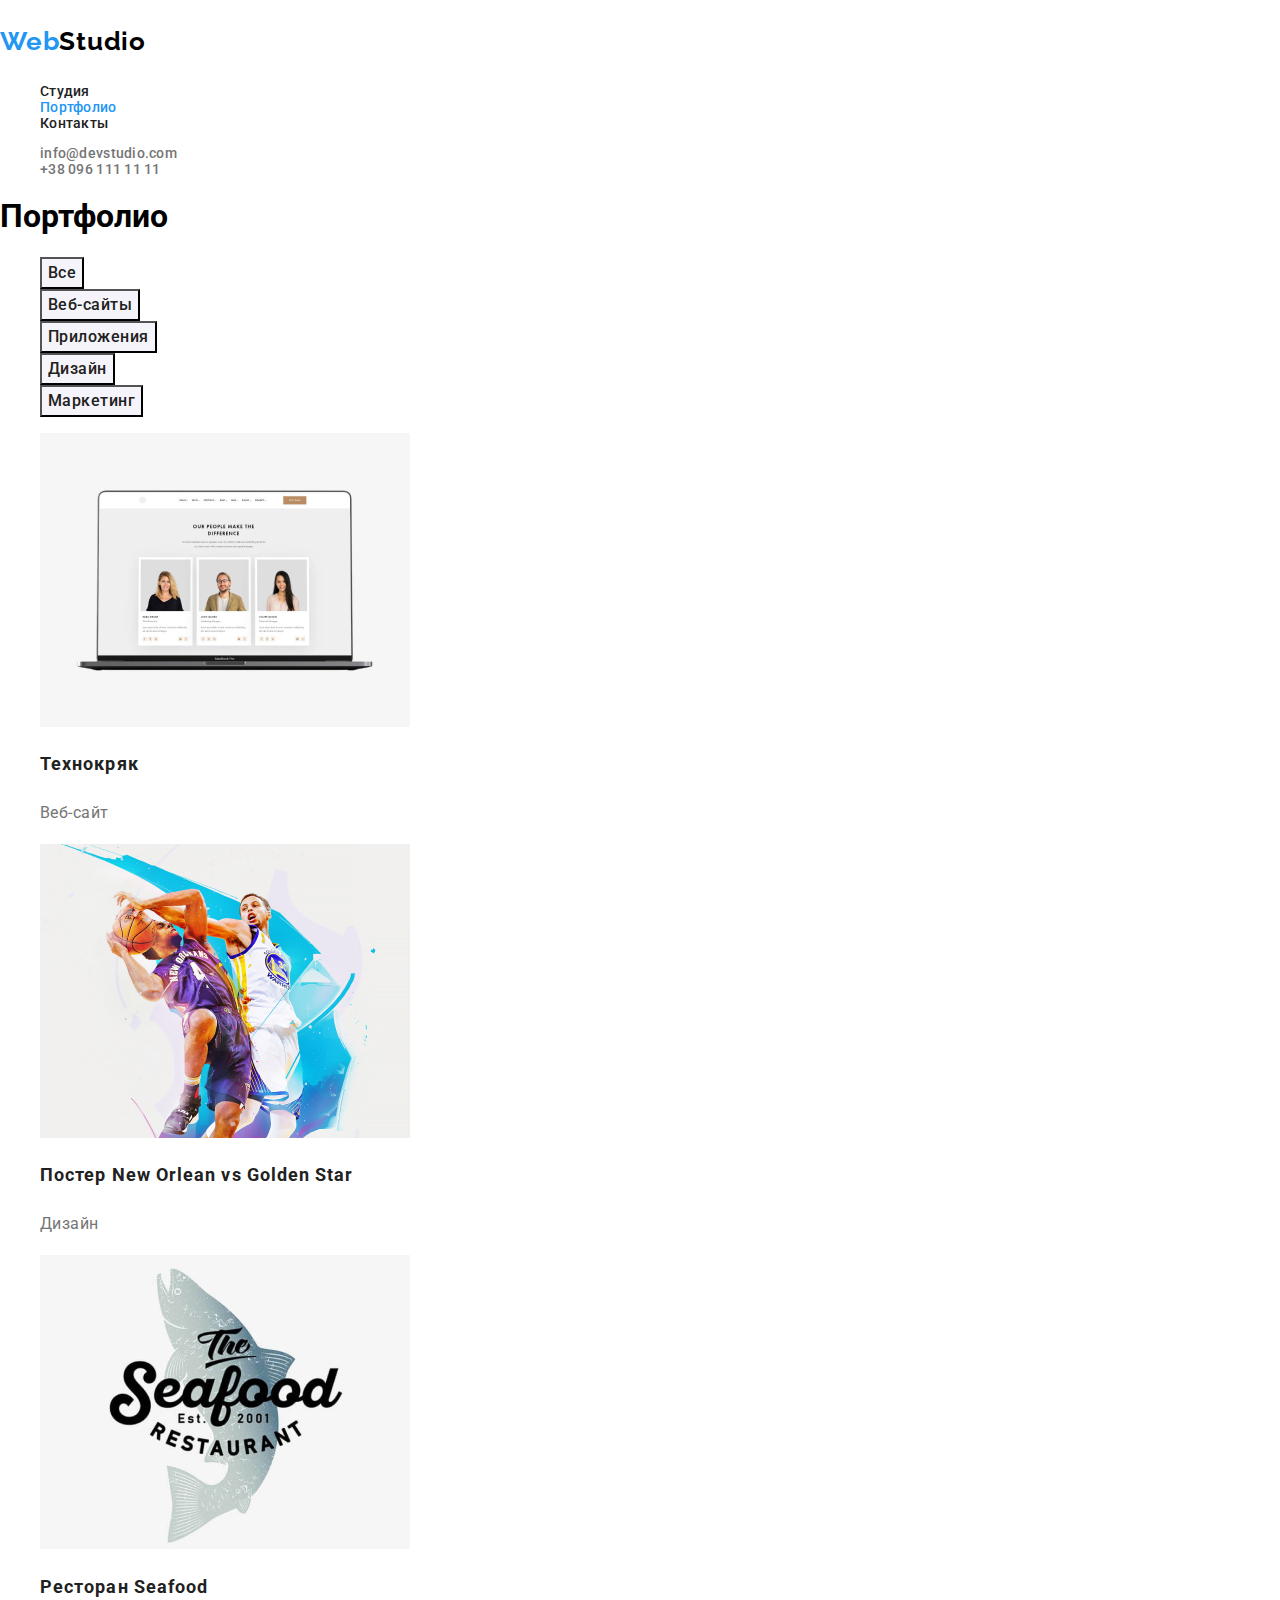
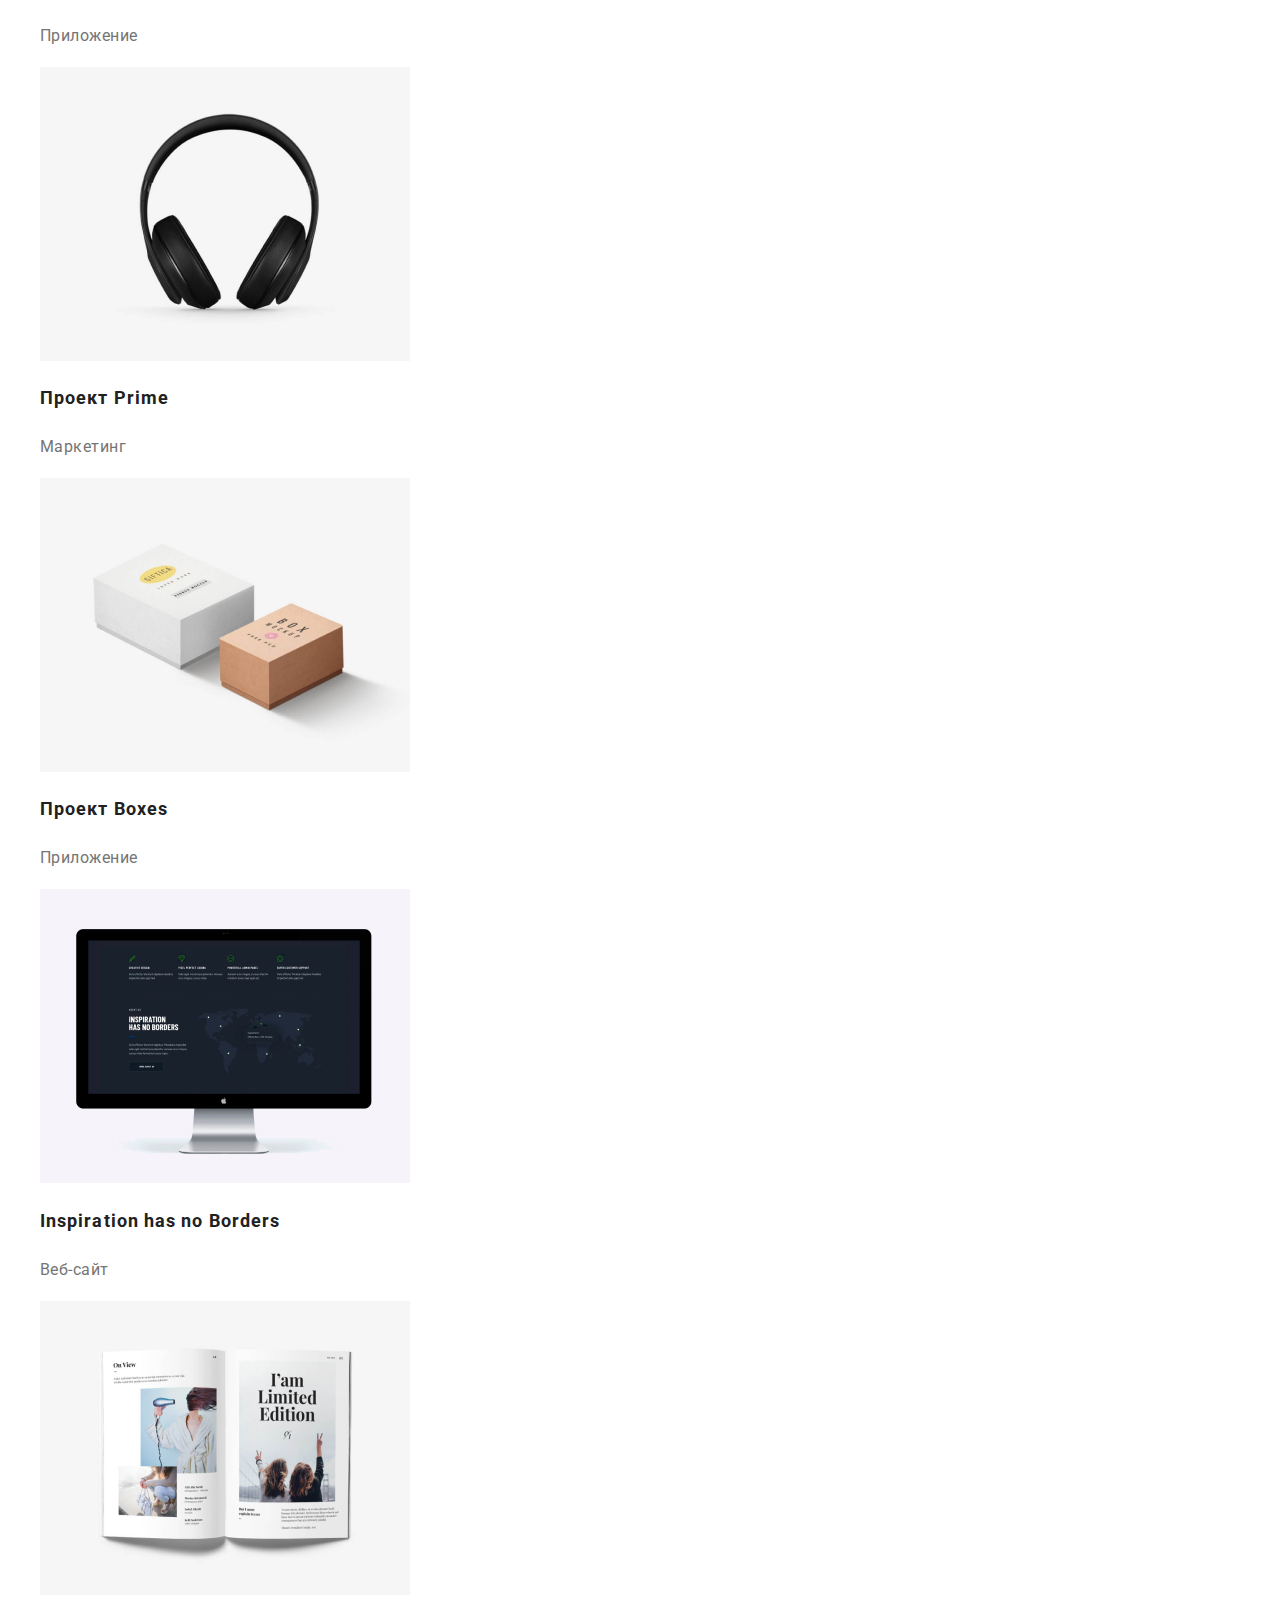
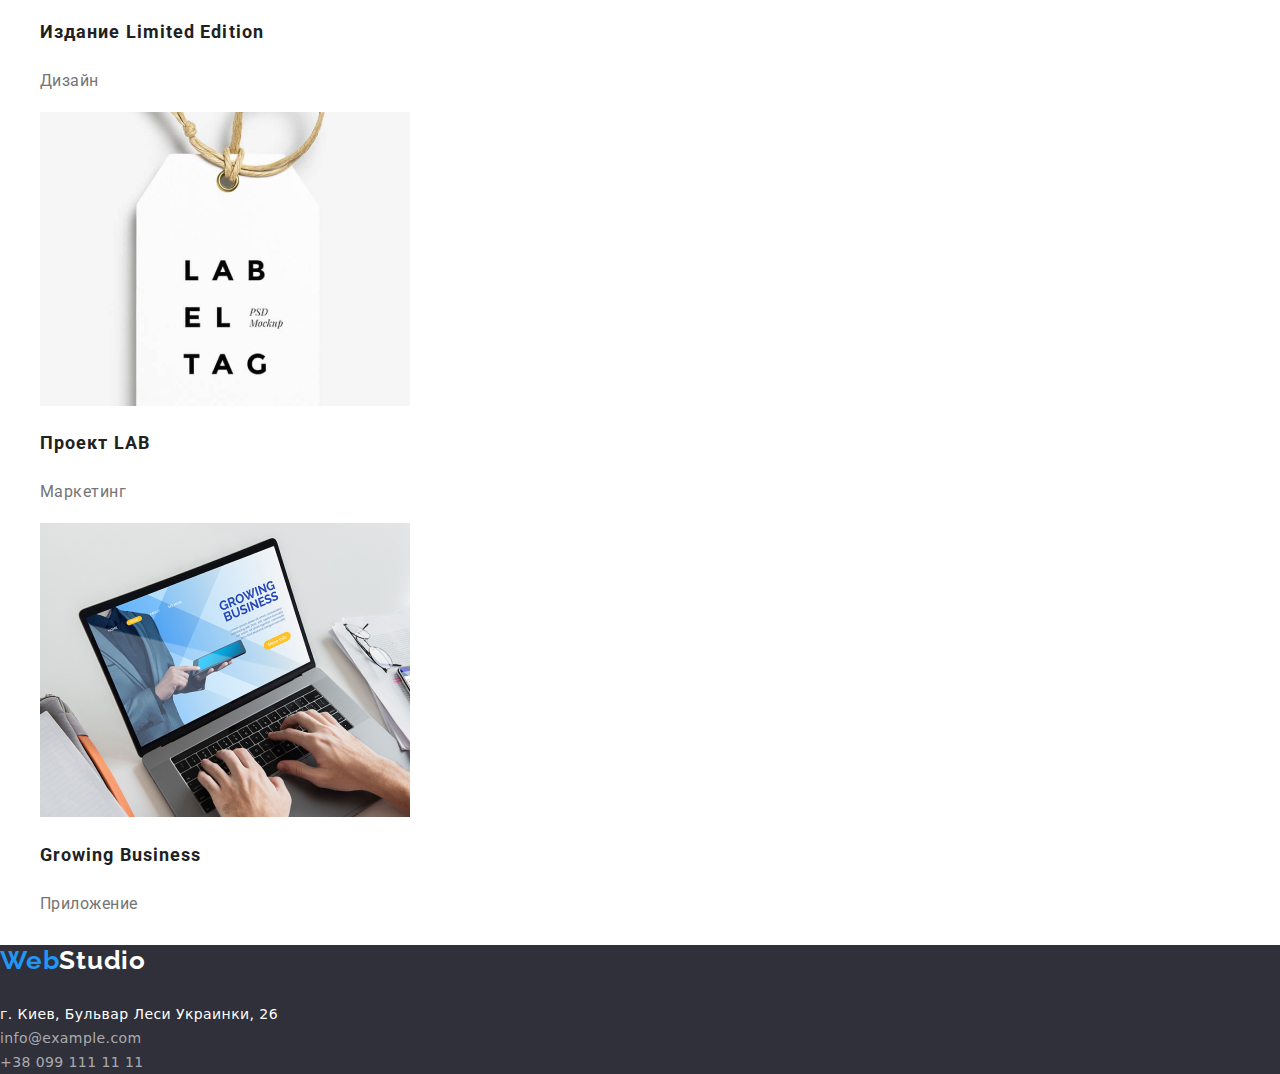
==== portfolio.html @ c192c614 "create" ====
<!DOCTYPE html>
<!--goit-markup-hw-03 DENYS TYMOFIEIEV-->
<!--Страница Портфолио-->
<html lang="ru">
  <head>
    <meta charset="UTF-8" />
    <meta name="viewport" content="width=device-width, initial-scale=1.0" />
    <title>Портфолио</title>
    <!--Connect stylesheet file-->
    <link rel="stylesheet" href="./css/modern-normalize.css" />
    <link rel="stylesheet" href="./css/styles.css" />
    <link
      href="https://fonts.googleapis.com/css2?family=Raleway:wght@400;500;700&family=Roboto:wght@400;500;700;900&display=swap"
      rel="stylesheet"
    />
  </head>
  <body>
    <header>
      <!-- Main navigation block -->
      <nav>
        <!--Logo links in the header-->
        <a href="./">
          <p class="logo-portfolio">
            <span class="logo-blue">Web</span
            ><span class="logo-black">Studio</span>
          </p>
        </a>
        <!--Navigation list links in header-->
        <ul>
          <li class="list"><a href="./">Студия</a></li>
          <li class="list">
            <a class="active-link" href="./portfolio.html">Портфолио</a>
          </li>
          <li class="list"><a href="">Контакты</a></li>
        </ul>
      </nav>
      <!--Contacts links list in the header-->
      <ul>
        <li class="list-contacts">
          <a href="mailto:info@devstudio.com">
            info@devstudio.com
          </a>
        </li>
        <li class="list-contacts">
          <a href="tel:+380961111111">
            +38 096 111 11 11
          </a>
        </li>
      </ul>
    </header>
    <main>
      <!--main content new page-->
      <h1>Портфолио</h1>
      <!--Section button select-->
      <div>
        <ul>
          <li><button class="filter">Все</button></li>
          <li><button class="filter">Веб-сайты</button></li>
          <li><button class="filter">Приложения</button></li>
          <li><button class="filter">Дизайн</button></li>
          <li><button class="filter">Маркетинг</button></li>
        </ul>
      </div>
      <section>
        <!--Content-projects-section-->
        <ul>
          <li>
            <a href=""
              ><img
                src="images/img-portfolio/img-tehnocrack.jpg"
                alt="Приложение на ноутбуке"
              />
              <h2 class="img-head">Технокряк</h2>
              <p class="img-p">Веб-сайт</p>
            </a>
          </li>
          <li>
            <a href=""
              ><img
                src="images/img-portfolio/img-poster-neworlean.jpg"
                alt="Баскетболисты на постере"
              />
              <h2 class="img-head">Постер New Orlean vs Golden Star</h2>
              <p class="img-p">Дизайн</p>
            </a>
          </li>
          <li>
            <a href=""
              ><img
                src="images/img-portfolio/img-rest-sea-food.jpg"
                alt="Логотип ресторана Seafood"
              />
              <h2 class="img-head">Ресторан Seafood</h2>
              <p class="img-p">Приложение</p>
            </a>
          </li>
          <li>
            <a href=""
              ><img
                src="images/img-portfolio/img-proj-prime.jpg"
                alt="Наушники"
              />
              <h2 class="img-head">Проект Prime</h2>
              <p class="img-p">Маркетинг</p>
            </a>
          </li>
          <li>
            <a href=""
              ><img
                src="images/img-portfolio/img-proj-boxes.jpg"
                alt="2 картонные коробки"
              />
              <h2 class="img-head">Проект Boxes</h2>
              <p class="img-p">Приложение</p>
            </a>
          </li>
          <li>
            <a href=""
              ><img
                src="images/img-portfolio/img-inspiration-no-borders.jpg"
                alt="Приложение на MacBook"
              />
              <h2 class="img-head">Inspiration has no Borders</h2>
              <p class="img-p">Веб-сайт</p>
            </a>
          </li>
          <li>
            <a href=""
              ><img
                src="images/img-portfolio/img-limited-edition.jpg"
                alt="Книга"
              />
              <h2 class="img-head">Издание Limited Edition</h2>
              <p class="img-p">Дизайн</p>
            </a>
          </li>
          <li>
            <a href=""
              ><img
                src="images/img-portfolio/img-proj-lab.jpg"
                alt="Этикетка проекта LAB"
              />
              <h2 class="img-head">Проект LAB</h2>
              <p class="img-p">Маркетинг</p>
            </a>
          </li>
          <li>
            <a href=""
              ><img
                src="images/img-portfolio/img-growing-business.jpg"
                alt="Приложение Growing Business на ноутбуке"
              />
              <h2 class="img-head">Growing Business</h2>
              <p class="img-p">Приложение</p>
            </a>
          </li>
          <li></li>
        </ul>
      </section>
    </main>
    <footer>
      <!--Logo links in the header-->
      <a href="./">
        <p class="logodown">
          <span class="logo-blue">Web</span
          ><span class="logo-white">Studio</span>
        </p>
      </a>
      <address class="adr">
        <span>г. Киев, Бульвар Леси Украинки, 26</span> <br />
        <a href="mailto:info@example.com">
          info@example.com
        </a>
        <br />
        <a href="tel:+380991111111">
          +38 099 111 11 11
        </a>
      </address>
    </footer>
  </body>
</html>
---- css/styles.css ----
/*Палітра основних кольорів*/
/*Logo-blue color: #2196F3;*/
/*Logo-black color: #000000;*/
/*Logo-white color: #FFFFFF;*/
/*h2-text color: #212121;*/
/*p-text color: #757575;*/
/*footer-header background: #2F303A;*/
/*our team section background: #F5F4FA;*/
:root {
  --Logo-blue-color: #2196f3;
  --Logo-black-color: #000000;
  --Logo-white-color: #ffffff;
  --h2-text-color: #212121;
  --p-text-color: #757575;
  --footer-header-background: #2f303a;
  --our-team-background: #f5f4fa;
}
header {
  background-color: var(--Logo-white-color);
  font-family: Roboto;
  font-style: normal;
  font-weight: 500;
  font-size: 14px;
  line-height: 16px;
  letter-spacing: 0.02em;
}
main {
  font-family: Roboto;
}
a {
  text-decoration: none;
}
ul {
  list-style: none;
}
h2 {
  color: var(--h2-text-color);
  font-style: normal;
  font-weight: bold;
  font-size: 36px;
  line-height: 42px;
  letter-spacing: 0.03em;
}
footer {
  background-color: var(--footer-header-background);
}
address {
  font-style: normal;
  font-weight: normal;
  font-size: 14px;
  line-height: 24px;
  letter-spacing: 0.03em;
}
/*Logo style*/
p.logo {
  font-family: Raleway;
  font-style: normal;
  font-weight: bold;
  font-size: 26px;
  line-height: 31px;
  letter-spacing: 0.03em;
  text-shadow: 0px 4px 4px rgba(0, 0, 0, 0.25);
}
p.logo-portfolio {
  font-family: Raleway;
  font-style: normal;
  font-weight: bold;
  font-size: 26px;
  line-height: 31px;
  letter-spacing: 0.03em;
}
p.logodown {
  font-family: Raleway;
  font-style: normal;
  font-weight: bold;
  font-size: 26px;
  line-height: 31px;
  letter-spacing: 0.03em;
}
span.logo-blue {
  color: var(--Logo-blue-color);
}
span.logo-black {
  color: var(--Logo-black-color);
}
span.logo-white {
  color: var(--Logo-white-color);
}
.list > a {
  color: var(--h2-text-color);
}
.list > a:hover,
.list > a:focus {
  color: var(--Logo-blue-color);
}
.list-contacts > a {
  color: var(--p-text-color);
}
.list-contacts > a:hover,
.list-contacts > a:focus {
  color: var(--Logo-blue-color);
}
.hero {
  background-color: var(--footer-header-background);
  font-family: Roboto;
}
.hero > h1 {
  color: var(--Logo-white-color);
  font-family: Roboto;
  font-style: normal;
  font-weight: 900;
  font-size: 44px;
  line-height: 60px;
  text-align: center;
  letter-spacing: 0.06em;
  text-transform: uppercase;
}
.hero-button {
  background-color: var(--Logo-blue-color);
  color: var(--Logo-white-color);
  font-style: normal;
  font-weight: bold;
  font-size: 16px;
  line-height: 30px;
  display: flex;
  align-items: center;
  text-align: center;
  letter-spacing: 0.06em;
}
.hero-button:hover,
.hero-button:hover {
  background-color: var(--Logo-white-color);
  color: var(--Logo-blue-color);
  font-style: normal;
  font-weight: bold;
  font-size: 16px;
  line-height: 30px;
  display: flex;
  align-items: center;
  text-align: center;
  letter-spacing: 0.06em;
}
.advantage > h3 {
  color: var(--h2-text-color);
  font-style: normal;
  font-weight: bold;
  font-size: 14px;
  line-height: 16px;
  letter-spacing: 0.03em;
  text-transform: uppercase;
}
.advantage p {
  color: var(--p-text-color);
  font-style: normal;
  font-weight: normal;
  font-size: 14px;
  line-height: 24px;
  letter-spacing: 0.03em;
}
.team {
  background-color: var(--our-team-background);
  font-style: normal;
  font-weight: 500;
  font-size: 16px;
  line-height: 19px;
  text-align: center;
  letter-spacing: 0.03em;
}
.team h3 {
  color: var(--h2-text-color);
}
.team p {
  color: var(--p-text-color);
}
.adr span {
  color: var(--Logo-white-color);
}
.adr a {
  color: rgba(255, 255, 255, 0.6);
}
a.active-link {
  color: var(--Logo-blue-color);
}
button.filter {
  color: var(--h2-text-color);
  background-color: var(--our-team-background);
  font-style: normal;
  font-weight: 500;
  font-size: 16px;
  line-height: 26px;
  text-align: center;
  letter-spacing: 0.03em;
}
button.filter:hover,
button.active:focus {
  color: var(--Logo-white-color);
  background-color: var(--Logo-blue-color);
  font-style: normal;
  font-weight: 500;
  font-size: 16px;
  line-height: 26px;
  text-align: center;
  letter-spacing: 0.03em;
}
h2.img-head {
  color: var(--h2-text-color);
  font-style: normal;
  font-weight: bold;
  font-size: 18px;
  line-height: 36px;
  letter-spacing: 0.06em;
}
p.img-p {
  color: var(--p-text-color);
  font-style: normal;
  font-weight: normal;
  font-size: 16px;
  line-height: 30px;
  letter-spacing: 0.03em;
}
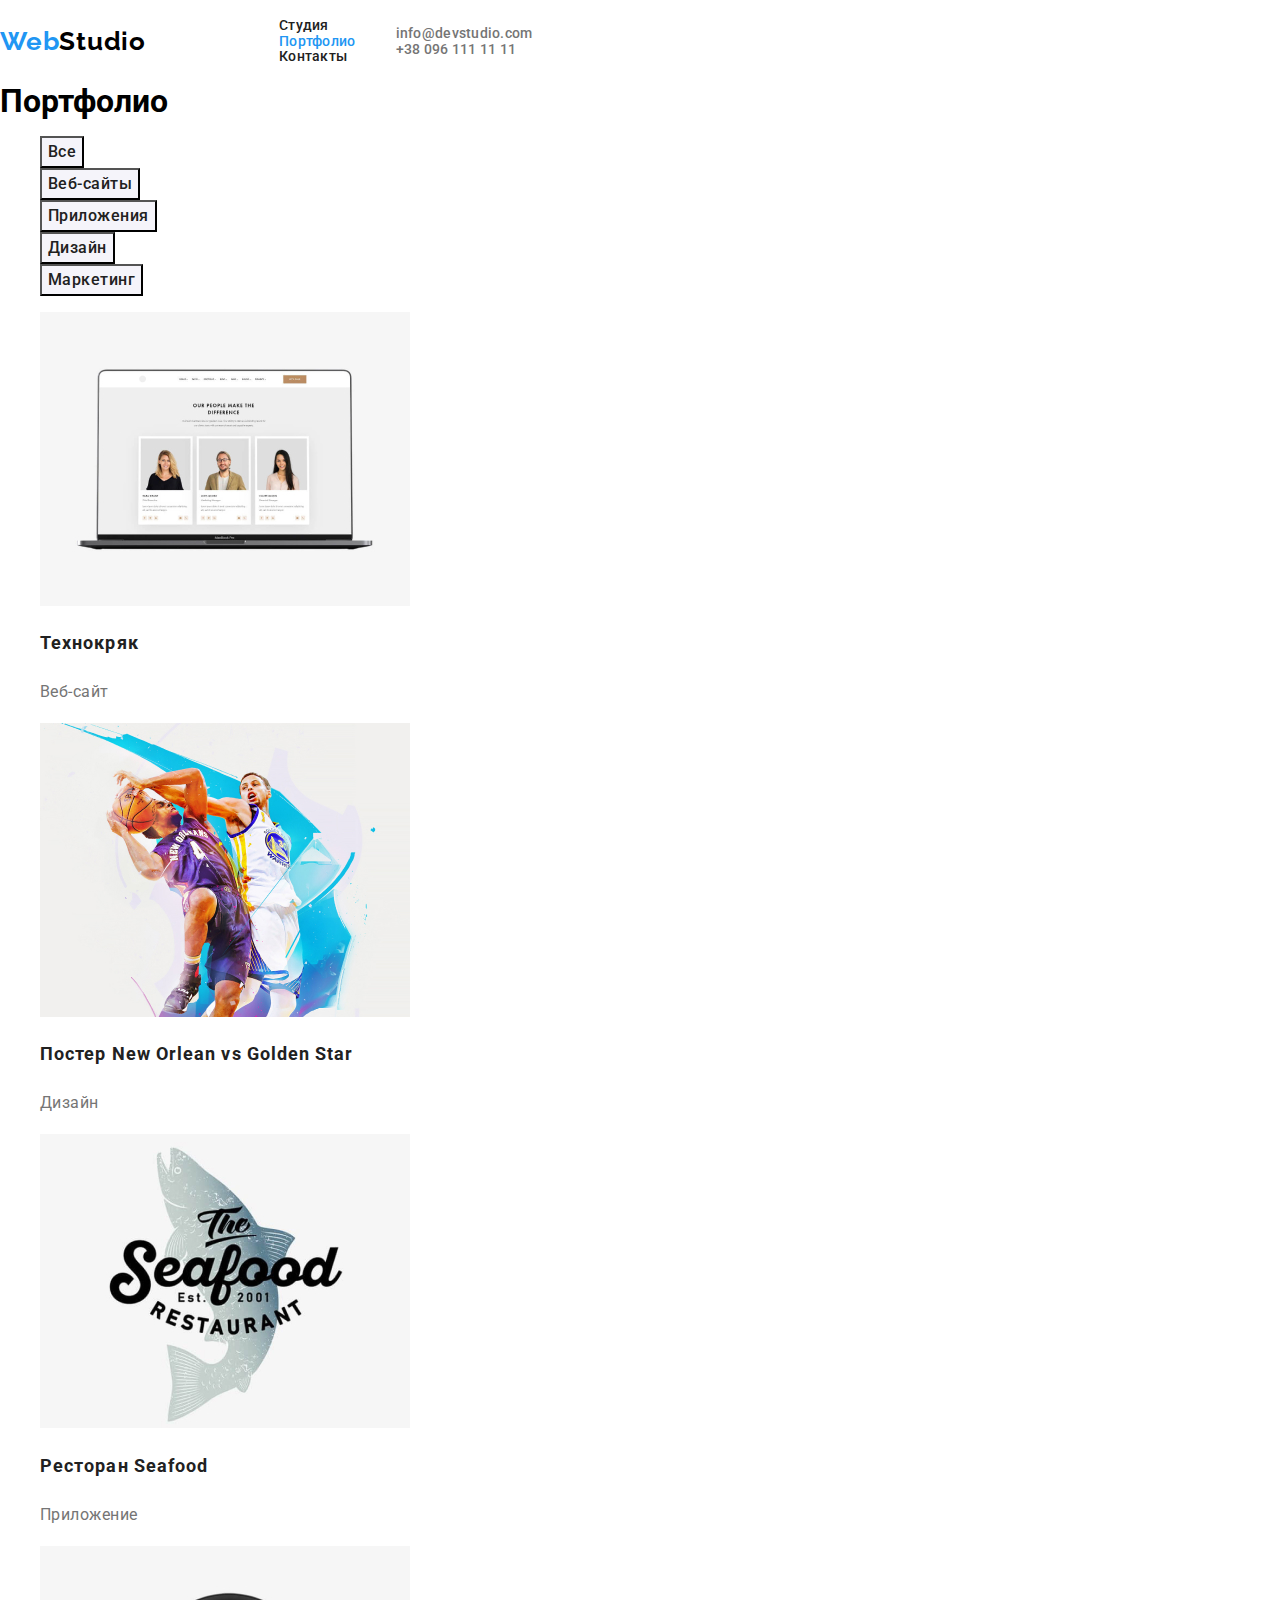
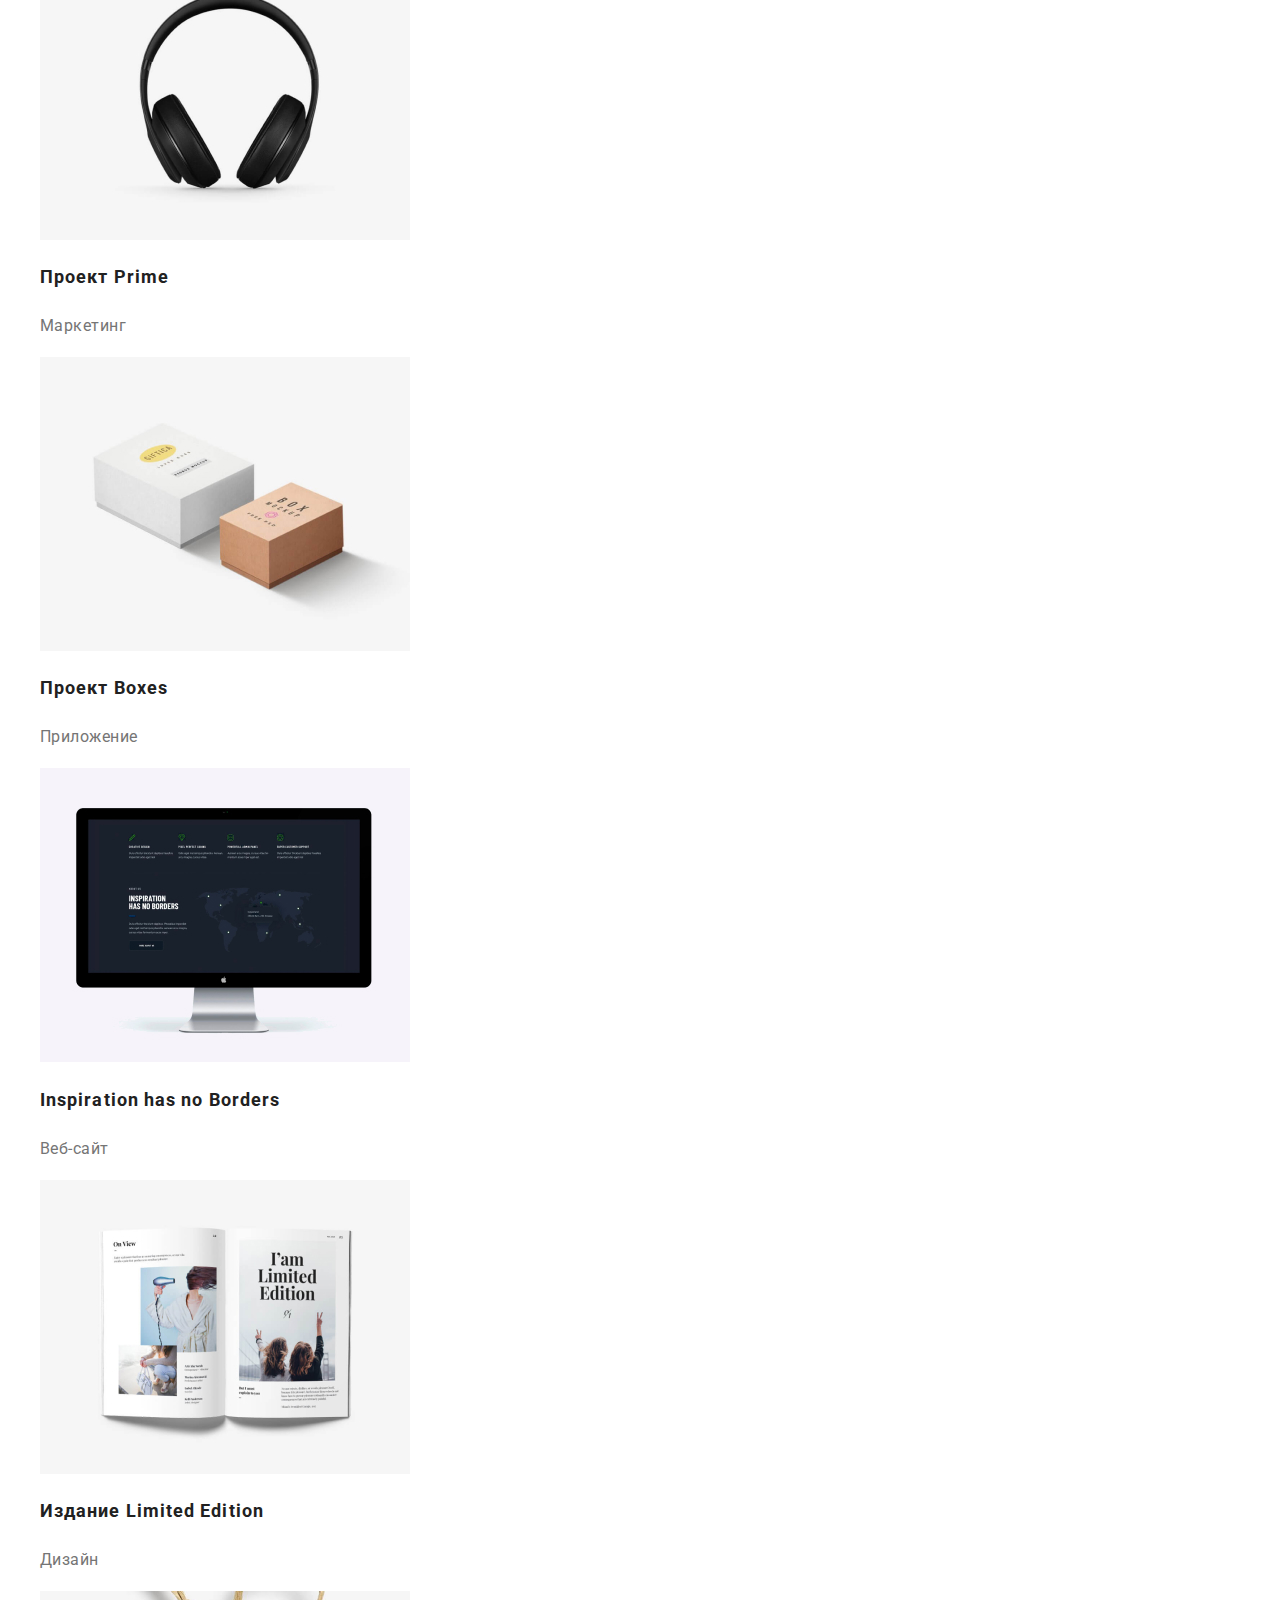
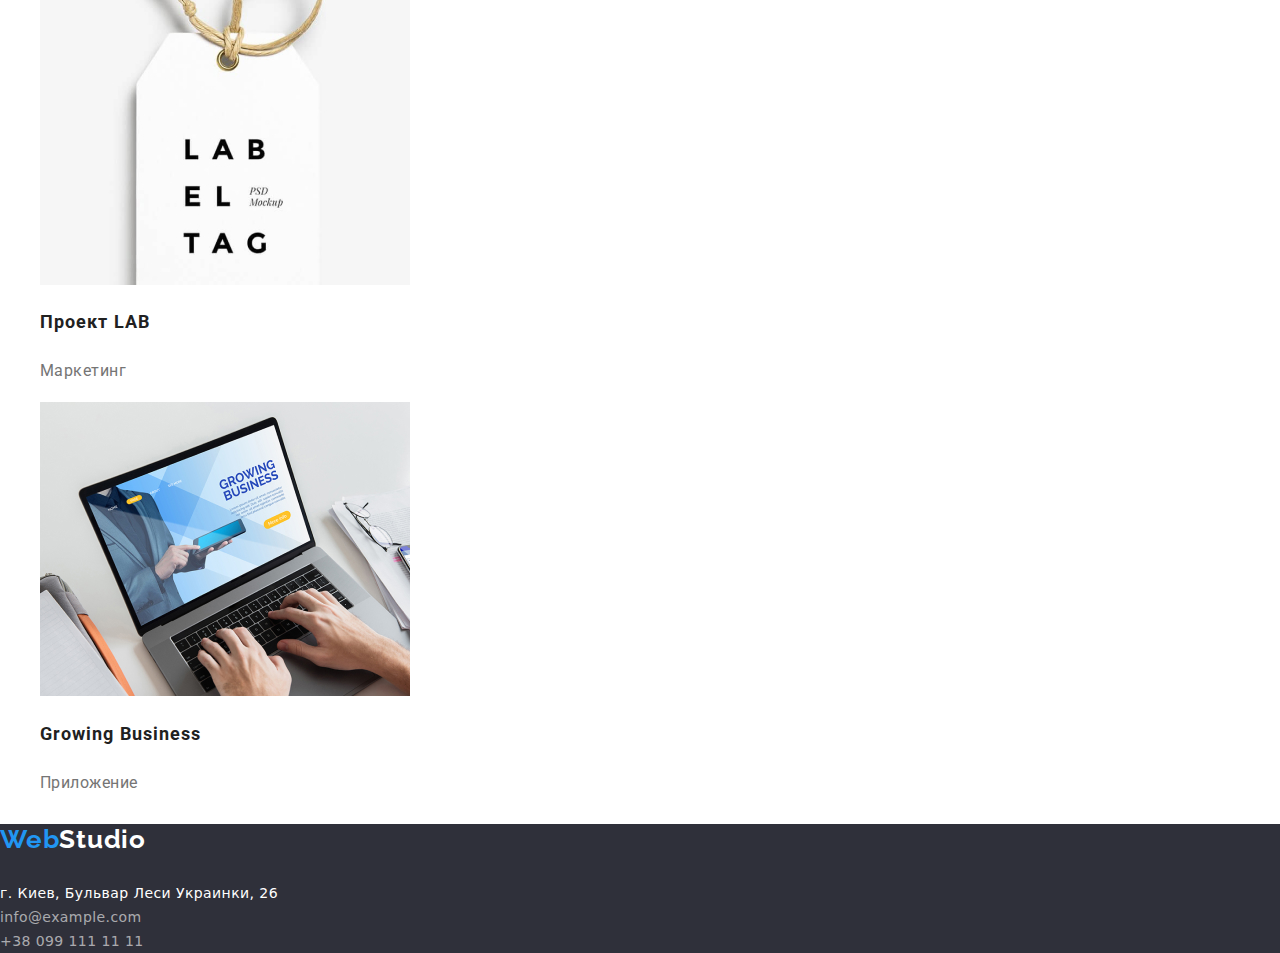
==== commit 39565fa2: "index--header+hero -finished" ====
--- a/portfolio.html
+++ b/portfolio.html
@@ -7,12 +7,12 @@
     <meta name="viewport" content="width=device-width, initial-scale=1.0" />
     <title>Портфолио</title>
     <!--Connect stylesheet file-->
-    <link rel="stylesheet" href="./css/modern-normalize.css" />
-    <link rel="stylesheet" href="./css/styles.css" />
     <link
       href="https://fonts.googleapis.com/css2?family=Raleway:wght@400;500;700&family=Roboto:wght@400;500;700;900&display=swap"
       rel="stylesheet"
     />
+    <link rel="stylesheet" href="./css/modern-normalize.css" />
+    <link rel="stylesheet" href="./css/styles.css" />
   </head>
   <body>
     <header>
@@ -37,14 +37,10 @@
       <!--Contacts links list in the header-->
       <ul>
         <li class="list-contacts">
-          <a href="mailto:info@devstudio.com">
-            info@devstudio.com
-          </a>
+          <a href="mailto:info@devstudio.com"> info@devstudio.com </a>
         </li>
         <li class="list-contacts">
-          <a href="tel:+380961111111">
-            +38 096 111 11 11
-          </a>
+          <a href="tel:+380961111111"> +38 096 111 11 11 </a>
         </li>
       </ul>
     </header>
@@ -168,13 +164,9 @@
       </a>
       <address class="adr">
         <span>г. Киев, Бульвар Леси Украинки, 26</span> <br />
-        <a href="mailto:info@example.com">
-          info@example.com
-        </a>
+        <a href="mailto:info@example.com"> info@example.com </a>
         <br />
-        <a href="tel:+380991111111">
-          +38 099 111 11 11
-        </a>
+        <a href="tel:+380991111111"> +38 099 111 11 11 </a>
       </address>
     </footer>
   </body>
--- a/css/styles.css
+++ b/css/styles.css
@@ -16,12 +16,15 @@
   --our-team-background: #f5f4fa;
 }
 header {
+  display: flex;
+  align-items: center;
+
   background-color: var(--Logo-white-color);
   font-family: Roboto;
   font-style: normal;
   font-weight: 500;
   font-size: 14px;
-  line-height: 16px;
+  line-height: 1.14;
   letter-spacing: 0.02em;
 }
 main {
@@ -33,6 +36,10 @@
 ul {
   list-style: none;
 }
+h1 {
+  margin-top: 0;
+  margin-bottom: 0;
+}
 h2 {
   color: var(--h2-text-color);
   font-style: normal;
@@ -52,6 +59,10 @@
   letter-spacing: 0.03em;
 }
 /*Logo style*/
+nav > a {
+  display: block;
+  margin-right: 93px;
+}
 p.logo {
   font-family: Raleway;
   font-style: normal;
@@ -86,6 +97,18 @@
 span.logo-white {
   color: var(--Logo-white-color);
 }
+nav {
+  display: flex;
+  align-items: center;
+}
+/*Загальні параметри контейнера для макета*/
+.container {
+  width: 1200px;
+  padding-left: 15px;
+  padding-right: 15px;
+  margin-left: auto;
+  margin-right: auto;
+}
 .list > a {
   color: var(--h2-text-color);
 }
@@ -93,6 +116,15 @@
 .list > a:focus {
   color: var(--Logo-blue-color);
 }
+/*Пошта та телефон в хедері*/
+.ul-contacts {
+  display: flex;
+  align-items: center;
+  margin-left: auto;
+}
+.ul-contacts li:not(:last-child) {
+  margin-right: 50px;
+}
 .list-contacts > a {
   color: var(--p-text-color);
 }
@@ -100,7 +132,23 @@
 .list-contacts > a:focus {
   color: var(--Logo-blue-color);
 }
+/* nav-block стилі для блоку посилань хедера*/
+.nav-block {
+  display: flex;
+  padding-left: 0;
+}
+.nav-block li:not(:last-child) {
+  margin-right: 50px;
+}
 .hero {
+  display: flex;
+  flex-direction: column;
+  justify-content: center;
+  align-items: center;
+  width: 1600px;
+  height: 600px;
+  margin-right: auto;
+  margin-left: auto;
   background-color: var(--footer-header-background);
   font-family: Roboto;
 }
@@ -116,15 +164,18 @@
   text-transform: uppercase;
 }
 .hero-button {
+  box-sizing: content-box;
+  width: 200px;
+  height: 50px;
+  margin: 30px;
+  border: var(--Logo-blue-color);
+  border-radius: 4px;
   background-color: var(--Logo-blue-color);
   color: var(--Logo-white-color);
   font-style: normal;
   font-weight: bold;
   font-size: 16px;
   line-height: 30px;
-  display: flex;
-  align-items: center;
-  text-align: center;
   letter-spacing: 0.06em;
 }
 .hero-button:hover,
@@ -135,8 +186,6 @@
   font-weight: bold;
   font-size: 16px;
   line-height: 30px;
-  display: flex;
-  align-items: center;
   text-align: center;
   letter-spacing: 0.06em;
 }
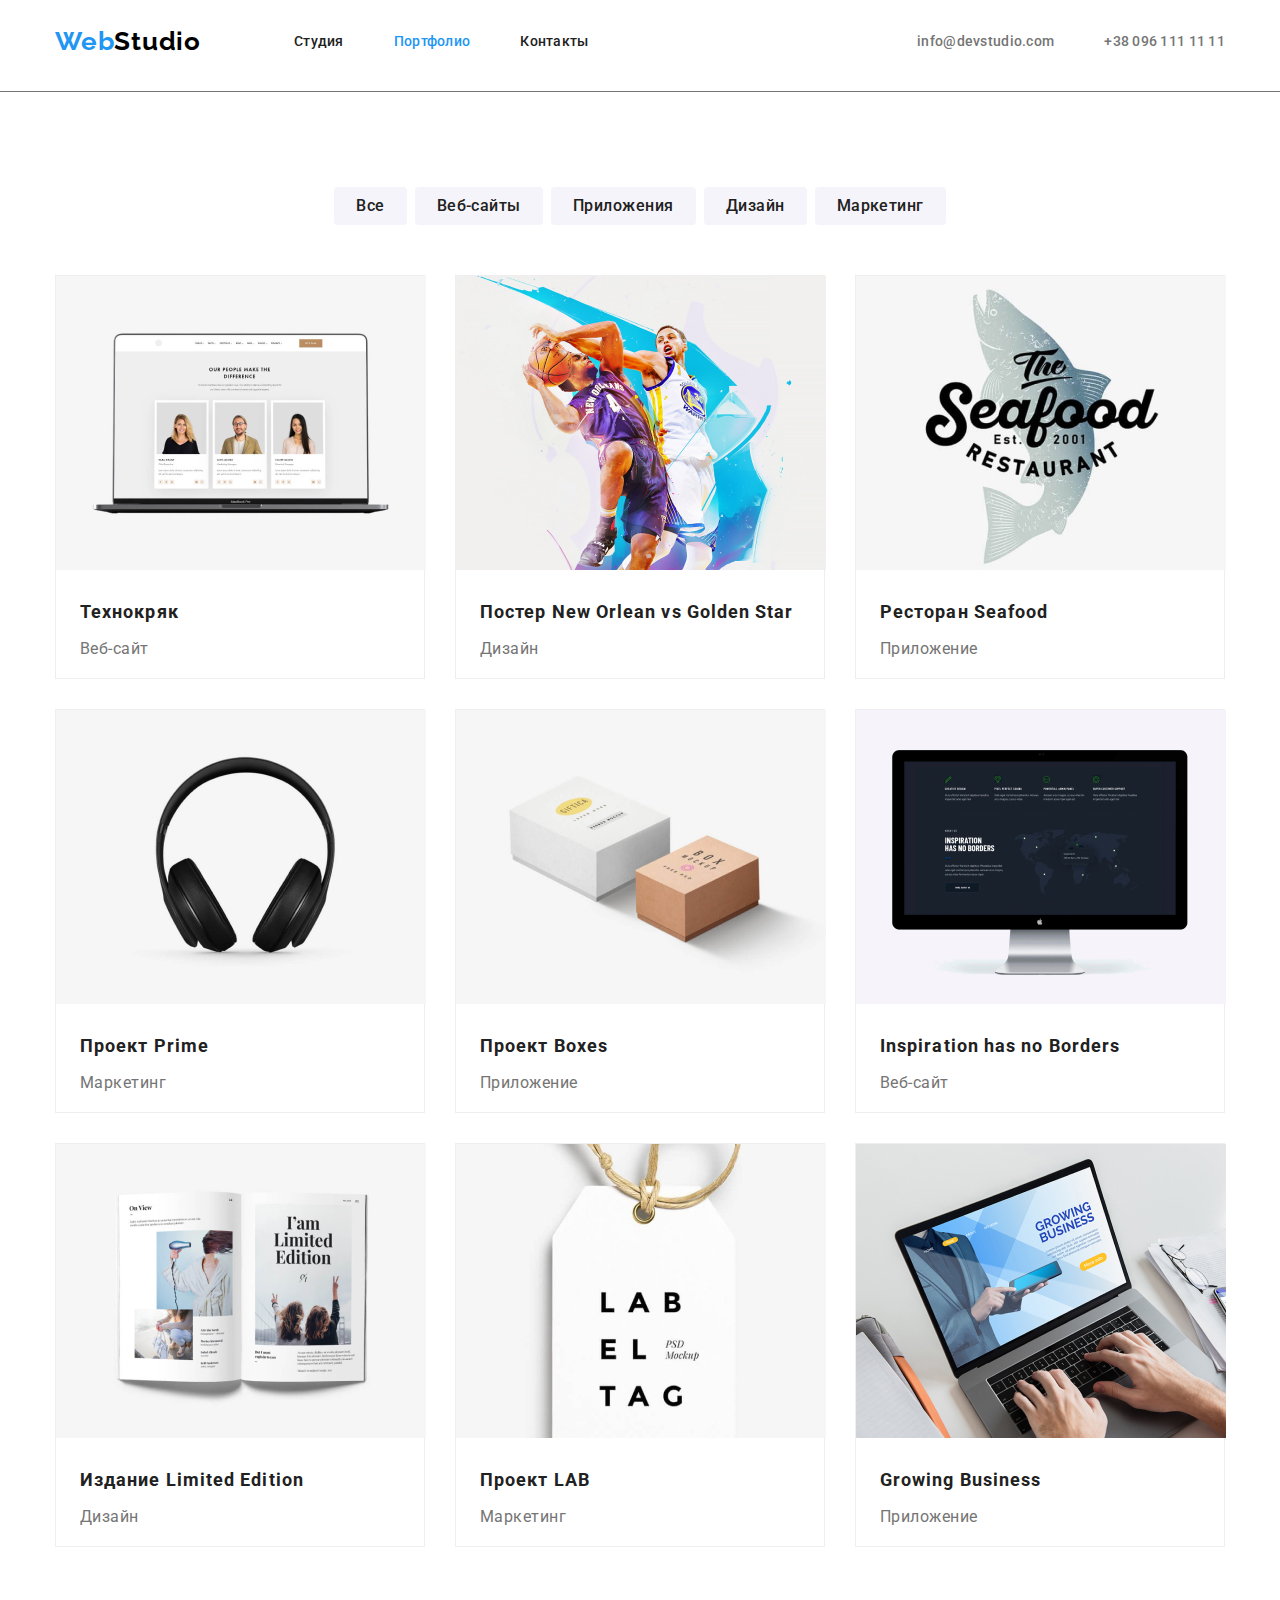
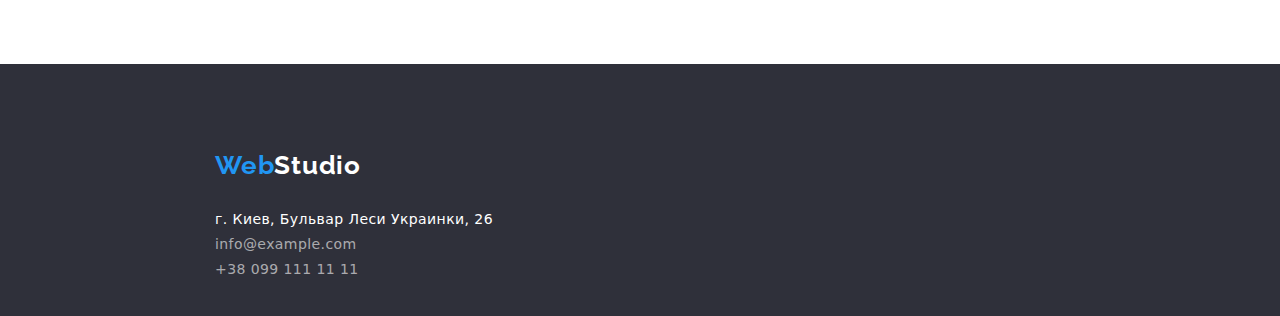
==== commit 4354a66e: "portfolio finish" ====
--- a/portfolio.html
+++ b/portfolio.html
@@ -15,7 +15,7 @@
     <link rel="stylesheet" href="./css/styles.css" />
   </head>
   <body>
-    <header>
+    <header class="container">
       <!-- Main navigation block -->
       <nav>
         <!--Logo links in the header-->
@@ -26,7 +26,7 @@
           </p>
         </a>
         <!--Navigation list links in header-->
-        <ul>
+        <ul class="nav-block">
           <li class="list"><a href="./">Студия</a></li>
           <li class="list">
             <a class="active-link" href="./portfolio.html">Портфолио</a>
@@ -35,139 +35,147 @@
         </ul>
       </nav>
       <!--Contacts links list in the header-->
-      <ul>
+      <ul class="ul-contacts">
         <li class="list-contacts">
           <a href="mailto:info@devstudio.com"> info@devstudio.com </a>
         </li>
         <li class="list-contacts">
-          <a href="tel:+380961111111"> +38 096 111 11 11 </a>
+          <a href="tel:+++++++++79212285443"> +38 096 111 11 11 </a>
         </li>
       </ul>
     </header>
+    <hr
+      class="container-head"
+      align="center"
+      width="100%"
+      size="1"
+      color="#757575"
+    />
     <main>
       <!--main content new page-->
-      <h1>Портфолио</h1>
+      <h1 class="no-display">Портфолио</h1>
       <!--Section button select-->
-      <div>
-        <ul>
+      <div class="portfolio-content container">
+        <ul class="search-menu">
           <li><button class="filter">Все</button></li>
           <li><button class="filter">Веб-сайты</button></li>
           <li><button class="filter">Приложения</button></li>
           <li><button class="filter">Дизайн</button></li>
           <li><button class="filter">Маркетинг</button></li>
         </ul>
+        <section>
+          <!--Content-projects-section-->
+          <ul class="portfolio-projects">
+            <li>
+              <a href=""
+                ><img
+                  src="images/img-portfolio/img-tehnocrack.jpg"
+                  alt="Приложение на ноутбуке"
+                />
+                <h2 class="img-head">Технокряк</h2>
+                <p class="img-p">Веб-сайт</p>
+              </a>
+            </li>
+            <li>
+              <a href=""
+                ><img
+                  src="images/img-portfolio/img-poster-neworlean.jpg"
+                  alt="Баскетболисты на постере"
+                />
+                <h2 class="img-head">Постер New Orlean vs Golden Star</h2>
+                <p class="img-p">Дизайн</p>
+              </a>
+            </li>
+            <li>
+              <a href=""
+                ><img
+                  src="images/img-portfolio/img-rest-sea-food.jpg"
+                  alt="Логотип ресторана Seafood"
+                />
+                <h2 class="img-head">Ресторан Seafood</h2>
+                <p class="img-p">Приложение</p>
+              </a>
+            </li>
+            <li>
+              <a href=""
+                ><img
+                  src="images/img-portfolio/img-proj-prime.jpg"
+                  alt="Наушники"
+                />
+                <h2 class="img-head">Проект Prime</h2>
+                <p class="img-p">Маркетинг</p>
+              </a>
+            </li>
+            <li>
+              <a href=""
+                ><img
+                  src="images/img-portfolio/img-proj-boxes.jpg"
+                  alt="2 картонные коробки"
+                />
+                <h2 class="img-head">Проект Boxes</h2>
+                <p class="img-p">Приложение</p>
+              </a>
+            </li>
+            <li>
+              <a href=""
+                ><img
+                  src="images/img-portfolio/img-inspiration-no-borders.jpg"
+                  alt="Приложение на MacBook"
+                />
+                <h2 class="img-head">Inspiration has no Borders</h2>
+                <p class="img-p">Веб-сайт</p>
+              </a>
+            </li>
+            <li>
+              <a href=""
+                ><img
+                  src="images/img-portfolio/img-limited-edition.jpg"
+                  alt="Книга"
+                />
+                <h2 class="img-head">Издание Limited Edition</h2>
+                <p class="img-p">Дизайн</p>
+              </a>
+            </li>
+            <li>
+              <a href=""
+                ><img
+                  src="images/img-portfolio/img-proj-lab.jpg"
+                  alt="Этикетка проекта LAB"
+                />
+                <h2 class="img-head">Проект LAB</h2>
+                <p class="img-p">Маркетинг</p>
+              </a>
+            </li>
+            <li>
+              <a href=""
+                ><img
+                  src="images/img-portfolio/img-growing-business.jpg"
+                  alt="Приложение Growing Business на ноутбуке"
+                />
+                <h2 class="img-head">Growing Business</h2>
+                <p class="img-p">Приложение</p>
+              </a>
+            </li>
+          </ul>
+        </section>
       </div>
-      <section>
-        <!--Content-projects-section-->
-        <ul>
-          <li>
-            <a href=""
-              ><img
-                src="images/img-portfolio/img-tehnocrack.jpg"
-                alt="Приложение на ноутбуке"
-              />
-              <h2 class="img-head">Технокряк</h2>
-              <p class="img-p">Веб-сайт</p>
-            </a>
-          </li>
-          <li>
-            <a href=""
-              ><img
-                src="images/img-portfolio/img-poster-neworlean.jpg"
-                alt="Баскетболисты на постере"
-              />
-              <h2 class="img-head">Постер New Orlean vs Golden Star</h2>
-              <p class="img-p">Дизайн</p>
-            </a>
-          </li>
-          <li>
-            <a href=""
-              ><img
-                src="images/img-portfolio/img-rest-sea-food.jpg"
-                alt="Логотип ресторана Seafood"
-              />
-              <h2 class="img-head">Ресторан Seafood</h2>
-              <p class="img-p">Приложение</p>
-            </a>
-          </li>
-          <li>
-            <a href=""
-              ><img
-                src="images/img-portfolio/img-proj-prime.jpg"
-                alt="Наушники"
-              />
-              <h2 class="img-head">Проект Prime</h2>
-              <p class="img-p">Маркетинг</p>
-            </a>
-          </li>
-          <li>
-            <a href=""
-              ><img
-                src="images/img-portfolio/img-proj-boxes.jpg"
-                alt="2 картонные коробки"
-              />
-              <h2 class="img-head">Проект Boxes</h2>
-              <p class="img-p">Приложение</p>
-            </a>
-          </li>
-          <li>
-            <a href=""
-              ><img
-                src="images/img-portfolio/img-inspiration-no-borders.jpg"
-                alt="Приложение на MacBook"
-              />
-              <h2 class="img-head">Inspiration has no Borders</h2>
-              <p class="img-p">Веб-сайт</p>
-            </a>
-          </li>
-          <li>
-            <a href=""
-              ><img
-                src="images/img-portfolio/img-limited-edition.jpg"
-                alt="Книга"
-              />
-              <h2 class="img-head">Издание Limited Edition</h2>
-              <p class="img-p">Дизайн</p>
-            </a>
-          </li>
-          <li>
-            <a href=""
-              ><img
-                src="images/img-portfolio/img-proj-lab.jpg"
-                alt="Этикетка проекта LAB"
-              />
-              <h2 class="img-head">Проект LAB</h2>
-              <p class="img-p">Маркетинг</p>
-            </a>
-          </li>
-          <li>
-            <a href=""
-              ><img
-                src="images/img-portfolio/img-growing-business.jpg"
-                alt="Приложение Growing Business на ноутбуке"
-              />
-              <h2 class="img-head">Growing Business</h2>
-              <p class="img-p">Приложение</p>
-            </a>
-          </li>
-          <li></li>
-        </ul>
-      </section>
     </main>
     <footer>
       <!--Logo links in the header-->
-      <a href="./">
-        <p class="logodown">
-          <span class="logo-blue">Web</span
-          ><span class="logo-white">Studio</span>
-        </p>
-      </a>
-      <address class="adr">
-        <span>г. Киев, Бульвар Леси Украинки, 26</span> <br />
-        <a href="mailto:info@example.com"> info@example.com </a>
-        <br />
-        <a href="tel:+380991111111"> +38 099 111 11 11 </a>
-      </address>
+      <div>
+        <a href="./">
+          <p class="logodown">
+            <span class="logo-blue">Web</span
+            ><span class="logo-white">Studio</span>
+          </p>
+        </a>
+        <address class="adr">
+          <span>г. Киев, Бульвар Леси Украинки, 26</span> <br />
+          <a href="mailto:info@example.com"> info@example.com </a>
+          <br />
+          <a href="tel:++++++79212285443"> +38 099 111 11 11 </a>
+        </address>
+      </div>
     </footer>
   </body>
 </html>
--- a/css/styles.css
+++ b/css/styles.css
@@ -35,12 +35,16 @@
 }
 ul {
   list-style: none;
+  padding-left: 0;
 }
 h1 {
   margin-top: 0;
   margin-bottom: 0;
 }
 h2 {
+  margin-top: 0;
+  margin-bottom: 0;
+
   color: var(--h2-text-color);
   font-style: normal;
   font-weight: bold;
@@ -49,6 +53,11 @@
   letter-spacing: 0.03em;
 }
 footer {
+  display: flex;
+  max-width: 1600px;
+  min-height: 252px;
+  margin-left: auto;
+  margin-right: auto;
   background-color: var(--footer-header-background);
 }
 address {
@@ -81,6 +90,7 @@
   letter-spacing: 0.03em;
 }
 p.logodown {
+  margin: 0px, 0px, 20px, 0px;
   font-family: Raleway;
   font-style: normal;
   font-weight: bold;
@@ -109,6 +119,11 @@
   margin-left: auto;
   margin-right: auto;
 }
+.container-head {
+  width: 1600px;
+  margin-left: auto;
+  margin-right: auto;
+}
 .list > a {
   color: var(--h2-text-color);
 }
@@ -140,6 +155,7 @@
 .nav-block li:not(:last-child) {
   margin-right: 50px;
 }
+/* Оформлення ГЕРОЯ*/
 .hero {
   display: flex;
   flex-direction: column;
@@ -189,7 +205,11 @@
   text-align: center;
   letter-spacing: 0.06em;
 }
-.advantage > h3 {
+/*Оформлення ПЕРЕВАГИ*/
+.advantage h3 {
+  margin-top: 0;
+  margin-bottom: 10px;
+
   color: var(--h2-text-color);
   font-style: normal;
   font-weight: bold;
@@ -199,6 +219,9 @@
   text-transform: uppercase;
 }
 .advantage p {
+  max-width: 270px;
+  margin: 0;
+
   color: var(--p-text-color);
   font-style: normal;
   font-weight: normal;
@@ -206,7 +229,44 @@
   line-height: 24px;
   letter-spacing: 0.03em;
 }
+.advantage ul {
+  display: flex;
+  margin-top: 94px;
+  margin-bottom: 0;
+  justify-content: space-between;
+}
+/* Оформлення ЧИМ МИ ЗАЙМАЄМОСЯ */
+.wedo {
+  flex-direction: column;
+  margin-bottom: 0px;
+}
+.wedo > h2 {
+  text-align: center;
+  margin-top: 94px;
+  margin-bottom: 0px;
+}
+.wedo-img a {
+  display: block;
+  margin-bottom: 0px;
+}
+.wedo-img {
+  display: flex;
+  justify-content: space-between;
+  margin-top: 50px;
+  margin-bottom: 0px;
+}
+/* Оформлення Наша Команда*/
 .team {
+  display: flex;
+  flex-direction: column;
+  margin-left: auto;
+  margin-right: auto;
+  justify-content: center;
+  align-items: center;
+  margin-top: 94px;
+  max-width: 1600px;
+  max-height: 648px;
+
   background-color: var(--our-team-background);
   font-style: normal;
   font-weight: 500;
@@ -215,22 +275,91 @@
   text-align: center;
   letter-spacing: 0.03em;
 }
+.team > h2 {
+  margin-top: 94px;
+  font-style: normal;
+  font-weight: bold;
+  font-size: 36px;
+  line-height: 42px;
+  text-align: center;
+  letter-spacing: 0.03em;
+}
+.team > ul {
+  display: flex;
+  margin-top: 50px;
+  margin-bottom: 96px;
+  margin-left: auto;
+  margin-right: auto;
+  justify-content: space-between;
+}
+.team li {
+  max-width: 270px;
+  max-height: 368px;
+
+  background-color: var(--Logo-white-color);
+  box-shadow: 0px 1px 3px rgba(0, 0, 0, 0.12), 0px 1px 1px rgba(0, 0, 0, 0.14),
+    0px 2px 1px rgba(0, 0, 0, 0.2);
+  border-radius: 0px 0px 4px 4px;
+}
+.team li:not(:last-child) {
+  margin-right: 30px;
+}
 .team h3 {
-  color: var(--h2-text-color);
+  margin-top: 30px;
+  margin-bottom: 0px;
+  color: var(--h2-text-color);
+  font-style: normal;
+  font-weight: 500;
+  font-size: 16px;
+  line-height: 19px;
+  text-align: center;
+  letter-spacing: 0.03em;
 }
 .team p {
+  margin-top: 10px;
   color: var(--p-text-color);
+  font-style: normal;
+  font-weight: normal;
+  font-size: 16px;
+  line-height: 19px;
+  text-align: center;
+  letter-spacing: 0.03em;
+}
+/*Елементи підвалу*/
+footer > a > p {
+  margin-top: 0;
+}
+footer > div {
+  display: flex;
+  flex-direction: column;
+  margin-top: 60px;
+  margin-left: 215px;
 }
 .adr span {
+  margin-bottom: 9px;
   color: var(--Logo-white-color);
+  font-style: normal;
+  font-weight: normal;
+  font-size: 14px;
+  line-height: 1.71;
+  /* or 171% */
+  letter-spacing: 0.03em;
 }
 .adr a {
   color: rgba(255, 255, 255, 0.6);
+  font-style: normal;
+  font-weight: normal;
+  font-size: 14px;
+  line-height: 1.71;
+  /* or 171% */
+  letter-spacing: 0.03em;
+  margin-bottom: 9px;
 }
 a.active-link {
   color: var(--Logo-blue-color);
 }
 button.filter {
+  padding: 6px 22px 6px 22px;
   color: var(--h2-text-color);
   background-color: var(--our-team-background);
   font-style: normal;
@@ -239,6 +368,9 @@
   line-height: 26px;
   text-align: center;
   letter-spacing: 0.03em;
+  border-radius: 4px;
+  box-shadow: none;
+  border: none;
 }
 button.filter:hover,
 button.active:focus {
@@ -250,6 +382,8 @@
   line-height: 26px;
   text-align: center;
   letter-spacing: 0.03em;
+  border-color: var(--Logo-white-color);
+  box-shadow: 0px 4px 5px 0 rgba(0, 0, 0, 0.5); /* Параметры тени */
 }
 h2.img-head {
   color: var(--h2-text-color);
@@ -267,3 +401,55 @@
   line-height: 30px;
   letter-spacing: 0.03em;
 }
+/* PORTFOLIO - PAGE Styles*/
+/* PORTFOLIO - PAGE Styles*/
+/* PORTFOLIO - PAGE Styles*/
+
+.no-display {
+  display: none;
+}
+.search-menu {
+  display: flex;
+  justify-content: center;
+  margin-top: 87px;
+  margin-bottom: 50px;
+}
+.search-menu > li:not(:last-child) {
+  margin-right: 8px;
+}
+.portfolio-content {
+  display: flex;
+  flex-direction: column;
+  justify-content: center;
+}
+.portfolio-projects {
+  display: flex;
+  flex-wrap: wrap;
+  justify-content: center;
+  margin-top: 0px;
+}
+.portfolio-projects > li {
+  box-sizing: border-box;
+  max-width: 370px;
+  max-height: 404px;
+  border-style: solid;
+  border-width: 1px;
+  border-color: #eeeeee;
+}
+.portfolio-projects > li:not(:nth-last-child(-n + 3)) {
+  margin-bottom: 30px;
+}
+.portfolio-projects > li:nth-last-child(-n + 3) {
+  margin-bottom: 101px;
+}
+.portfolio-projects > li:not(:nth-child(3n + 0)) {
+  margin-right: 30px;
+}
+.portfolio-projects > li > a > h2 {
+  margin-left: 24px;
+  margin-top: 20px;
+}
+.portfolio-projects > li > a > p {
+  margin-left: 24px;
+  margin-top: 4px;
+}
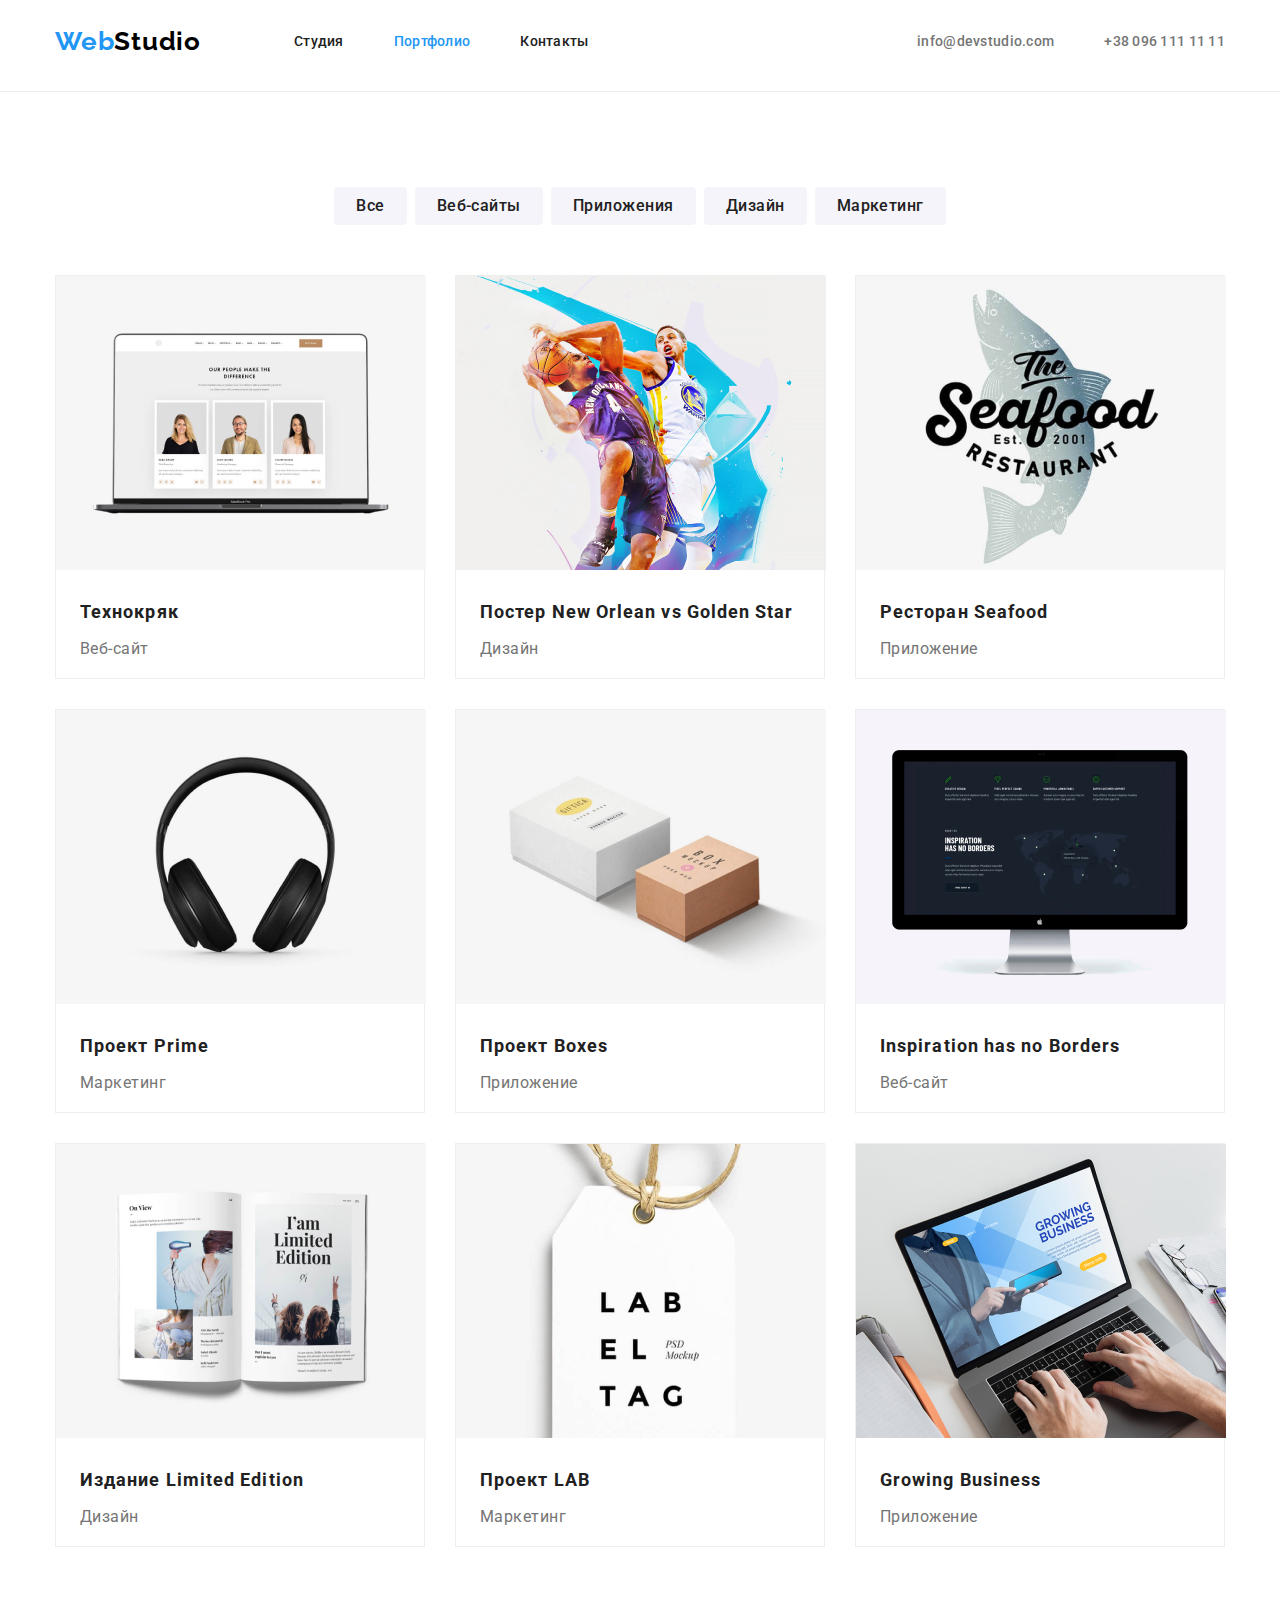
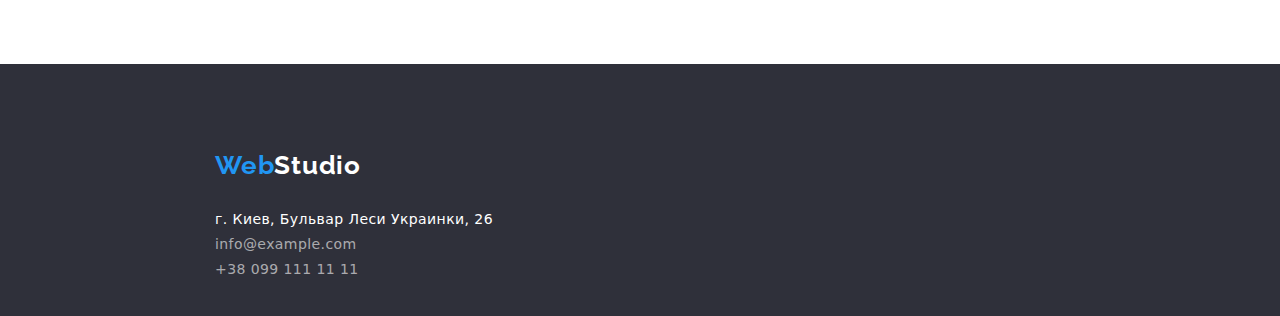
==== commit f487b493: "HW3 ver.2" ====
--- a/portfolio.html
+++ b/portfolio.html
@@ -40,7 +40,7 @@
           <a href="mailto:info@devstudio.com"> info@devstudio.com </a>
         </li>
         <li class="list-contacts">
-          <a href="tel:+++++++++79212285443"> +38 096 111 11 11 </a>
+          <a href="tel:+380961111111"> +38 096 111 11 11 </a>
         </li>
       </ul>
     </header>
@@ -49,7 +49,7 @@
       align="center"
       width="100%"
       size="1"
-      color="#757575"
+      color="#ececec"
     />
     <main>
       <!--main content new page-->
--- a/css/styles.css
+++ b/css/styles.css
@@ -54,8 +54,11 @@
 }
 footer {
   display: flex;
-  max-width: 1600px;
+  box-sizing: content-box;
+  max-width: 1200px;
   min-height: 252px;
+  padding-left: 200px;
+  padding-right: 200px;
   margin-left: auto;
   margin-right: auto;
   background-color: var(--footer-header-background);
@@ -120,7 +123,10 @@
   margin-right: auto;
 }
 .container-head {
-  width: 1600px;
+  box-sizing: content-box;
+  width: 1200px;
+  padding-left: 200px;
+  paddin-right: 200px;
   margin-left: auto;
   margin-right: auto;
 }
@@ -158,11 +164,14 @@
 /* Оформлення ГЕРОЯ*/
 .hero {
   display: flex;
+  box-sizing: content-box;
   flex-direction: column;
   justify-content: center;
   align-items: center;
-  width: 1600px;
+  width: 1200px;
   height: 600px;
+  padding-left: 200px;
+  padding-right: 200px;
   margin-right: auto;
   margin-left: auto;
   background-color: var(--footer-header-background);
@@ -258,14 +267,17 @@
 /* Оформлення Наша Команда*/
 .team {
   display: flex;
+  box-sizing: content-box;
   flex-direction: column;
   margin-left: auto;
   margin-right: auto;
   justify-content: center;
   align-items: center;
   margin-top: 94px;
-  max-width: 1600px;
+  max-width: 1200px;
   max-height: 648px;
+  padding-left: 200px;
+  padding-right: 200px;
 
   background-color: var(--our-team-background);
   font-style: normal;
@@ -333,7 +345,7 @@
   display: flex;
   flex-direction: column;
   margin-top: 60px;
-  margin-left: 215px;
+  margin-left: 15px;
 }
 .adr span {
   margin-bottom: 9px;
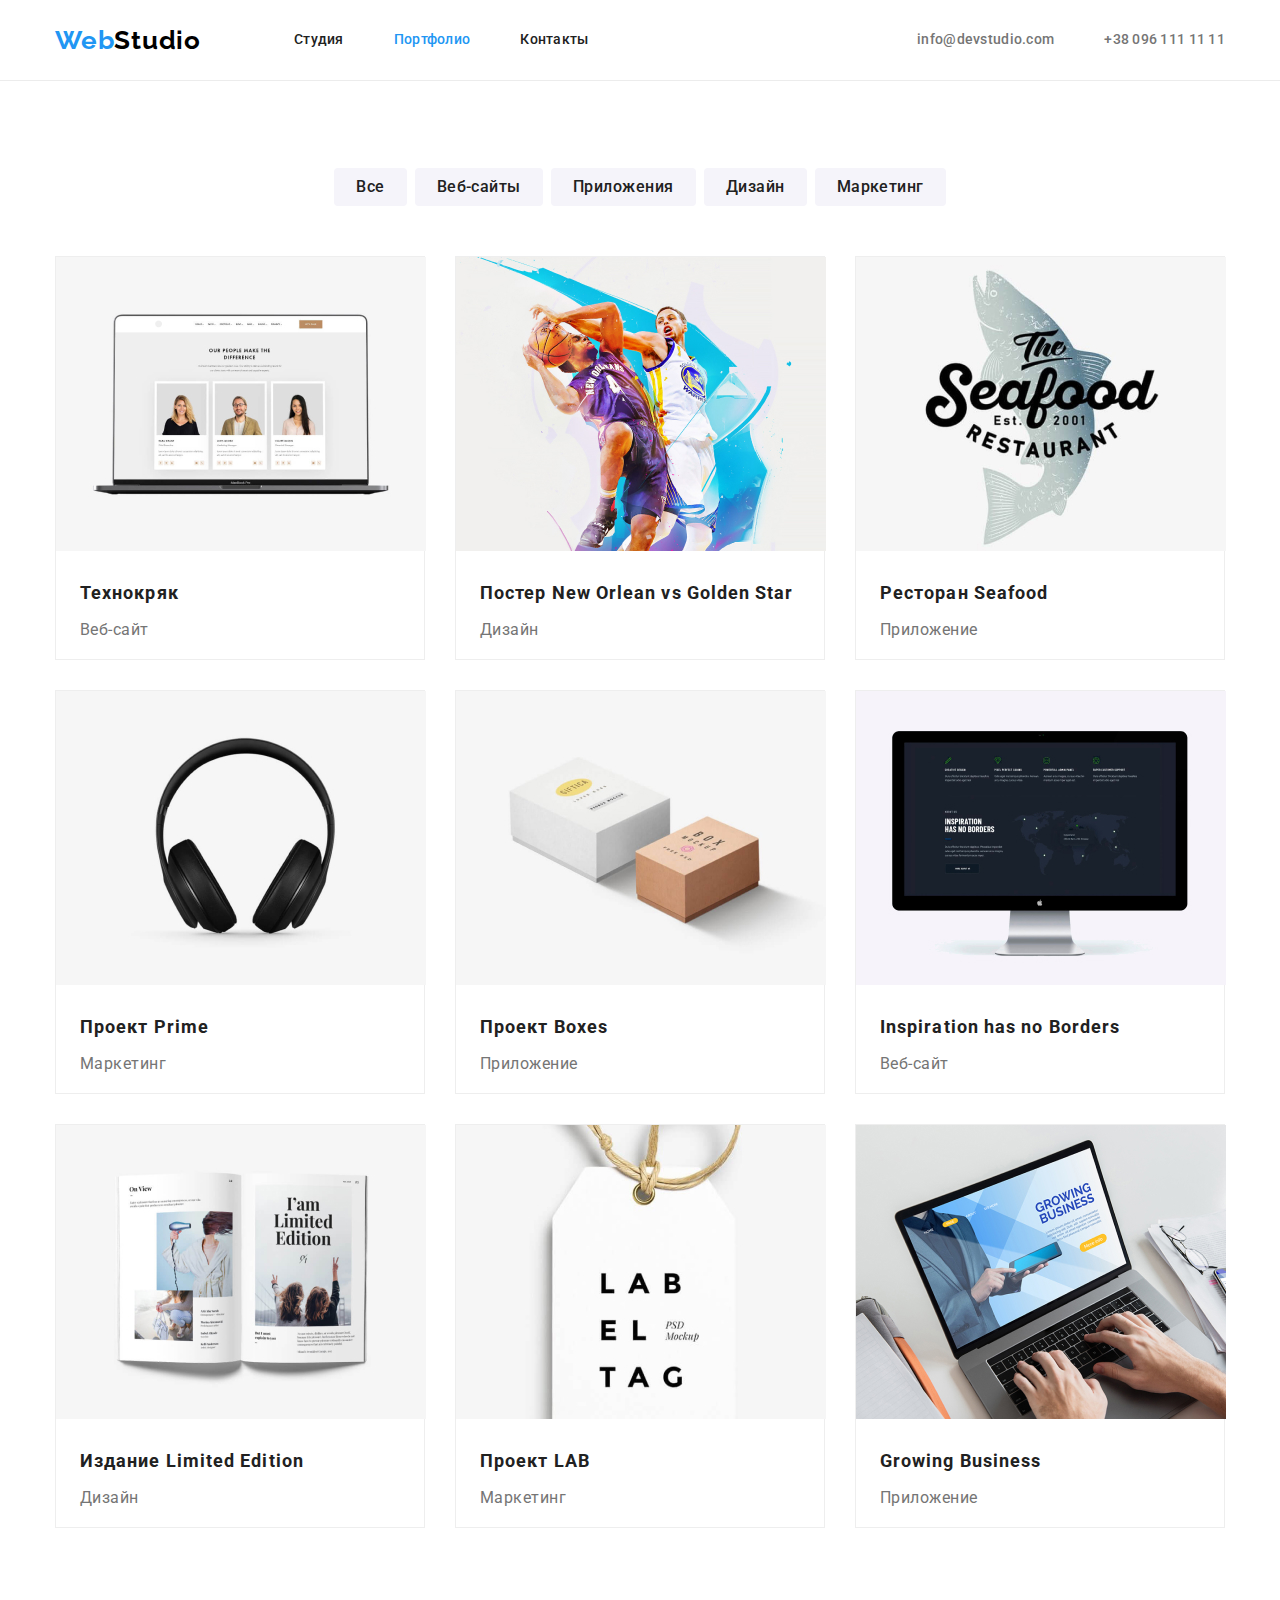
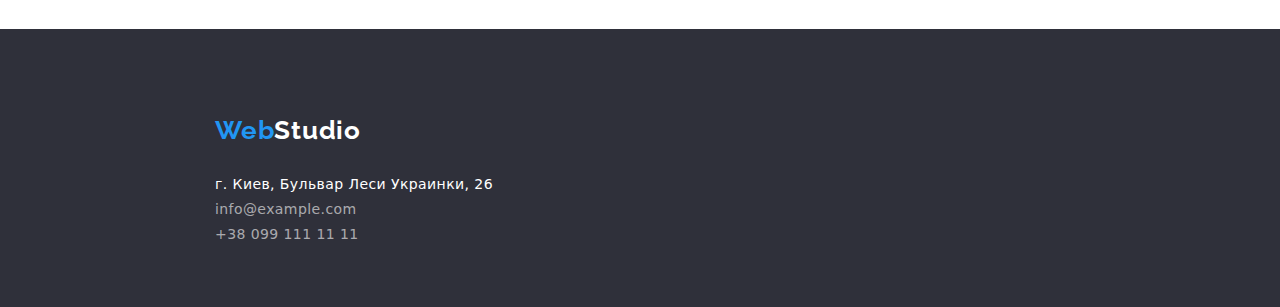
==== commit f0c9d160: "HW3 ver.3" ====
--- a/portfolio.html
+++ b/portfolio.html
@@ -15,37 +15,39 @@
     <link rel="stylesheet" href="./css/styles.css" />
   </head>
   <body>
-    <header class="container">
+    <header>
       <!-- Main navigation block -->
-      <nav>
-        <!--Logo links in the header-->
-        <a href="./">
-          <p class="logo-portfolio">
-            <span class="logo-blue">Web</span
-            ><span class="logo-black">Studio</span>
-          </p>
-        </a>
-        <!--Navigation list links in header-->
-        <ul class="nav-block">
-          <li class="list"><a href="./">Студия</a></li>
-          <li class="list">
-            <a class="active-link" href="./portfolio.html">Портфолио</a>
+      <div class="container">
+        <nav>
+          <!--Logo links in the header-->
+          <a href="./">
+            <p class="logo-portfolio">
+              <span class="logo-blue">Web</span
+              ><span class="logo-black">Studio</span>
+            </p>
+          </a>
+          <!--Navigation list links in header-->
+          <ul class="nav-block">
+            <li class="list"><a href="./">Студия</a></li>
+            <li class="list">
+              <a class="active-link" href="./portfolio.html">Портфолио</a>
+            </li>
+            <li class="list"><a href="">Контакты</a></li>
+          </ul>
+        </nav>
+        <!--Contacts links list in the header-->
+        <ul class="ul-contacts">
+          <li class="list-contacts">
+            <a href="mailto:info@devstudio.com"> info@devstudio.com </a>
           </li>
-          <li class="list"><a href="">Контакты</a></li>
+          <li class="list-contacts">
+            <a href="tel:+380961111111"> +38 096 111 11 11 </a>
+          </li>
         </ul>
-      </nav>
-      <!--Contacts links list in the header-->
-      <ul class="ul-contacts">
-        <li class="list-contacts">
-          <a href="mailto:info@devstudio.com"> info@devstudio.com </a>
-        </li>
-        <li class="list-contacts">
-          <a href="tel:+380961111111"> +38 096 111 11 11 </a>
-        </li>
-      </ul>
+      </div>
     </header>
     <hr
-      class="container-head"
+      class="container-head zero"
       align="center"
       width="100%"
       size="1"
@@ -162,7 +164,7 @@
     </main>
     <footer>
       <!--Logo links in the header-->
-      <div>
+      <div class="container-head down-page">
         <a href="./">
           <p class="logodown">
             <span class="logo-blue">Web</span
@@ -173,7 +175,7 @@
           <span>г. Киев, Бульвар Леси Украинки, 26</span> <br />
           <a href="mailto:info@example.com"> info@example.com </a>
           <br />
-          <a href="tel:++++++79212285443"> +38 099 111 11 11 </a>
+          <a href="tel:++++++++79212285443"> +38 099 111 11 11 </a>
         </address>
       </div>
     </footer>
--- a/css/styles.css
+++ b/css/styles.css
@@ -15,8 +15,7 @@
   --footer-header-background: #2f303a;
   --our-team-background: #f5f4fa;
 }
-header {
-  display: flex;
+header > div {
   align-items: center;
 
   background-color: var(--Logo-white-color);
@@ -53,14 +52,6 @@
   letter-spacing: 0.03em;
 }
 footer {
-  display: flex;
-  box-sizing: content-box;
-  max-width: 1200px;
-  min-height: 252px;
-  padding-left: 200px;
-  padding-right: 200px;
-  margin-left: auto;
-  margin-right: auto;
   background-color: var(--footer-header-background);
 }
 address {
@@ -116,6 +107,7 @@
 }
 /*Загальні параметри контейнера для макета*/
 .container {
+  display: flex;
   width: 1200px;
   padding-left: 15px;
   padding-right: 15px;
@@ -123,12 +115,26 @@
   margin-right: auto;
 }
 .container-head {
+  display: flex;
   box-sizing: content-box;
-  width: 1200px;
-  padding-left: 200px;
-  paddin-right: 200px;
+  align-items: center;
+  width: 1170px;
+  padding-left: 215px;
+  padding-right: 215px;
   margin-left: auto;
   margin-right: auto;
+}
+header > div {
+  align-items: center;
+  max-height: 80px;
+
+  background-color: var(--Logo-white-color);
+  font-family: Roboto;
+  font-style: normal;
+  font-weight: 500;
+  font-size: 14px;
+  line-height: 1.14;
+  letter-spacing: 0.02em;
 }
 .list > a {
   color: var(--h2-text-color);
@@ -164,16 +170,12 @@
 /* Оформлення ГЕРОЯ*/
 .hero {
   display: flex;
-  box-sizing: content-box;
   flex-direction: column;
   justify-content: center;
   align-items: center;
-  width: 1200px;
-  height: 600px;
-  padding-left: 200px;
-  padding-right: 200px;
-  margin-right: auto;
-  margin-left: auto;
+  padding-top: 184px;
+  padding-bottom: 184px;
+  /*height: 600px;*/
   background-color: var(--footer-header-background);
   font-family: Roboto;
 }
@@ -215,10 +217,12 @@
   letter-spacing: 0.06em;
 }
 /*Оформлення ПЕРЕВАГИ*/
+.advantage {
+  margin-top: 94px;
+}
 .advantage h3 {
   margin-top: 0;
   margin-bottom: 10px;
-
   color: var(--h2-text-color);
   font-style: normal;
   font-weight: bold;
@@ -240,7 +244,6 @@
 }
 .advantage ul {
   display: flex;
-  margin-top: 94px;
   margin-bottom: 0;
   justify-content: space-between;
 }
@@ -266,19 +269,13 @@
 }
 /* Оформлення Наша Команда*/
 .team {
-  display: flex;
-  box-sizing: content-box;
   flex-direction: column;
-  margin-left: auto;
-  margin-right: auto;
   justify-content: center;
   align-items: center;
   margin-top: 94px;
-  max-width: 1200px;
-  max-height: 648px;
-  padding-left: 200px;
-  padding-right: 200px;
-
+  padding-top: 99px;
+  padding-bottom: 47px;
+  /*max-height: 648px;*/
   background-color: var(--our-team-background);
   font-style: normal;
   font-weight: 500;
@@ -288,7 +285,6 @@
   letter-spacing: 0.03em;
 }
 .team > h2 {
-  margin-top: 94px;
   font-style: normal;
   font-weight: bold;
   font-size: 36px;
@@ -298,8 +294,10 @@
 }
 .team > ul {
   display: flex;
-  margin-top: 50px;
-  margin-bottom: 96px;
+  padding-top: 50px;
+  padding-bottom: 47px;
+  margin-bottom: 0px;
+  margin-top: 0px;
   margin-left: auto;
   margin-right: auto;
   justify-content: space-between;
@@ -317,7 +315,9 @@
   margin-right: 30px;
 }
 .team h3 {
-  margin-top: 30px;
+  padding-top: 30px;
+  padding-bottom: 5px;
+  margin-top: 0px;
   margin-bottom: 0px;
   color: var(--h2-text-color);
   font-style: normal;
@@ -328,7 +328,11 @@
   letter-spacing: 0.03em;
 }
 .team p {
-  margin-top: 10px;
+  box-sizing: border-box;
+  padding-top: 5px;
+  padding-bottom: 30px;
+  margin-top: 0px;
+  margin-bottom: 0px;
   color: var(--p-text-color);
   font-style: normal;
   font-weight: normal;
@@ -338,14 +342,16 @@
   letter-spacing: 0.03em;
 }
 /*Елементи підвалу*/
+.down-page {
+  flex-direction: column;
+  align-items: flex-start;
+}
 footer > a > p {
   margin-top: 0;
 }
 footer > div {
-  display: flex;
-  flex-direction: column;
-  margin-top: 60px;
-  margin-left: 15px;
+  padding-top: 60px;
+  padding-bottom: 60px;
 }
 .adr span {
   margin-bottom: 9px;
@@ -420,6 +426,10 @@
 .no-display {
   display: none;
 }
+.zero {
+  margin-bottom: 0px;
+  margin-top: 0px;
+}
 .search-menu {
   display: flex;
   justify-content: center;
@@ -430,7 +440,6 @@
   margin-right: 8px;
 }
 .portfolio-content {
-  display: flex;
   flex-direction: column;
   justify-content: center;
 }
@@ -439,11 +448,14 @@
   flex-wrap: wrap;
   justify-content: center;
   margin-top: 0px;
+  margin-bottom: 0px;
 }
 .portfolio-projects > li {
   box-sizing: border-box;
   max-width: 370px;
   max-height: 404px;
+  margin-top: 0px;
+  margin-bottom: 0px;
   border-style: solid;
   border-width: 1px;
   border-color: #eeeeee;
@@ -458,10 +470,15 @@
   margin-right: 30px;
 }
 .portfolio-projects > li > a > h2 {
+  box-sizing: border-box;
   margin-left: 24px;
-  margin-top: 20px;
+  padding-top: 20px;
 }
 .portfolio-projects > li > a > p {
+  box-sizing: border-box;
   margin-left: 24px;
-  margin-top: 4px;
-}
+  margin-top: 0px;
+  margin-bottom: 0px;
+  padding-top: 4px;
+  padding-bottom: 20px;
+}
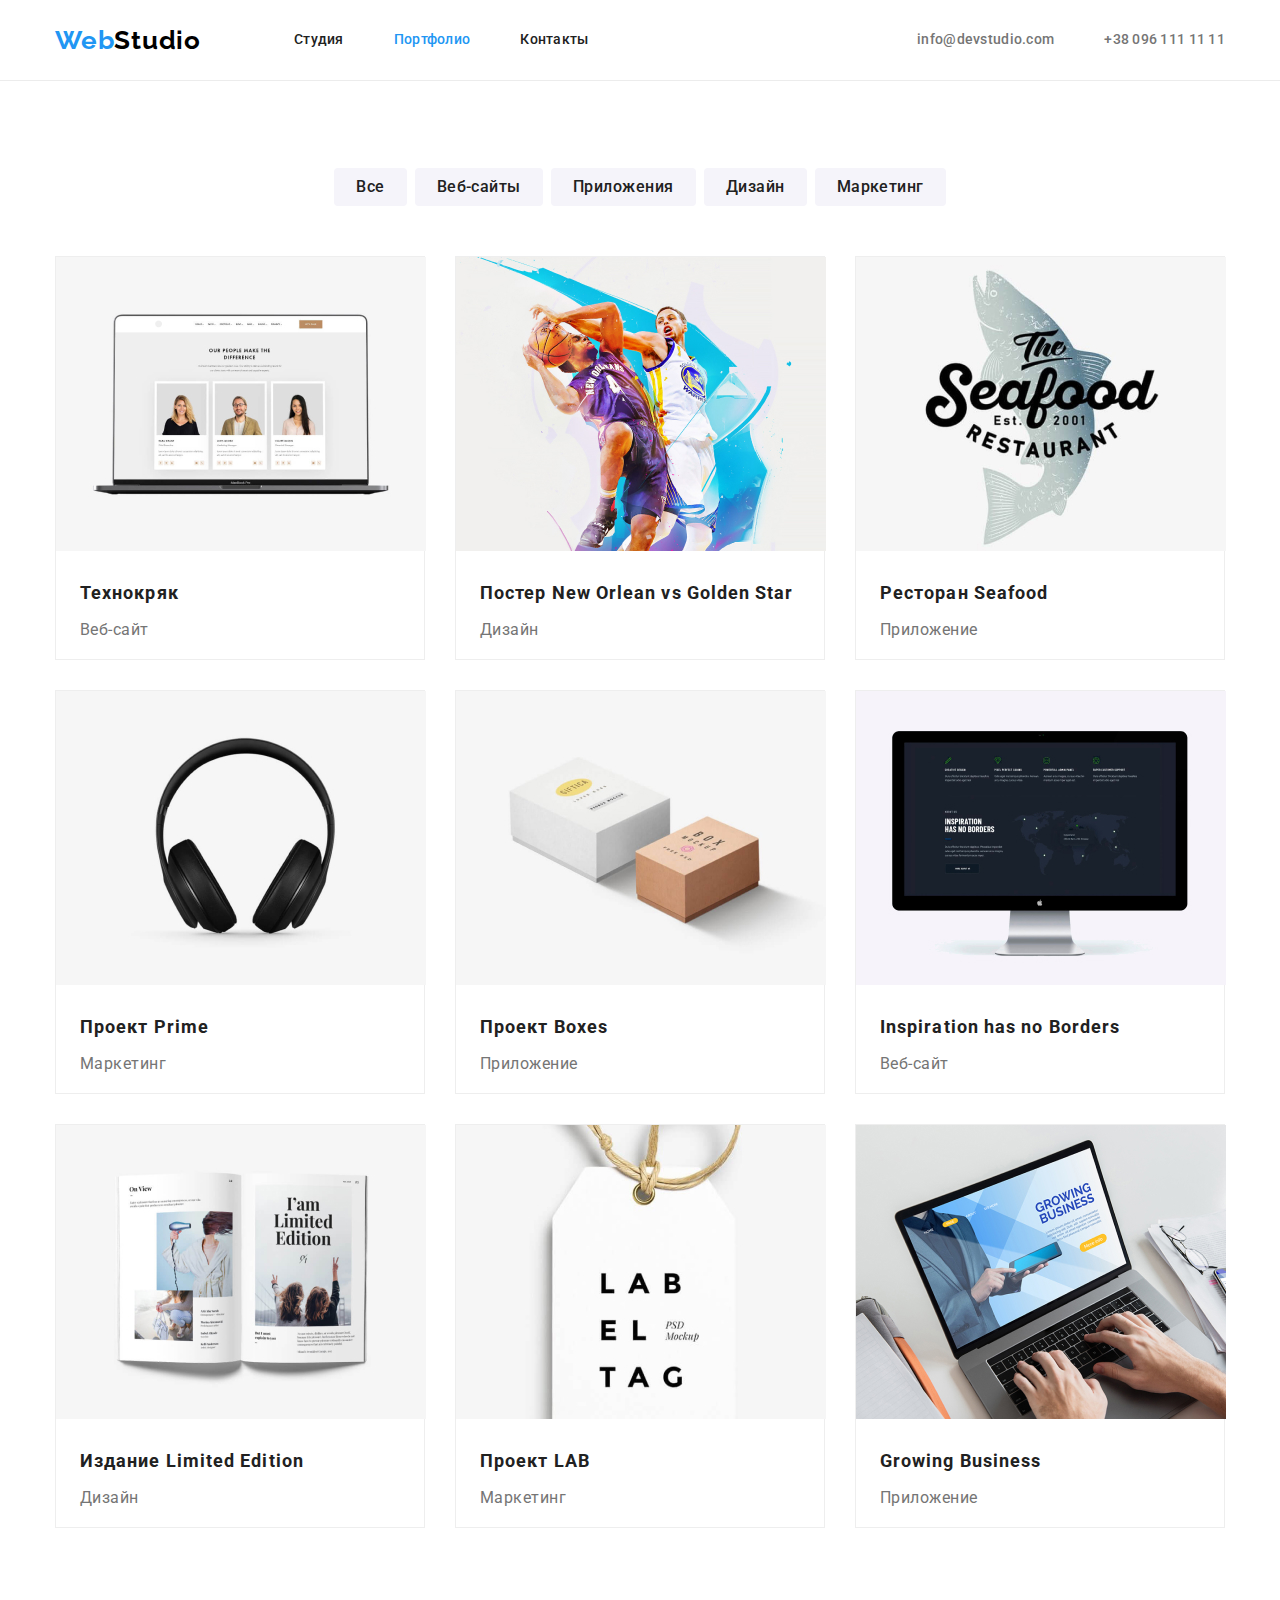
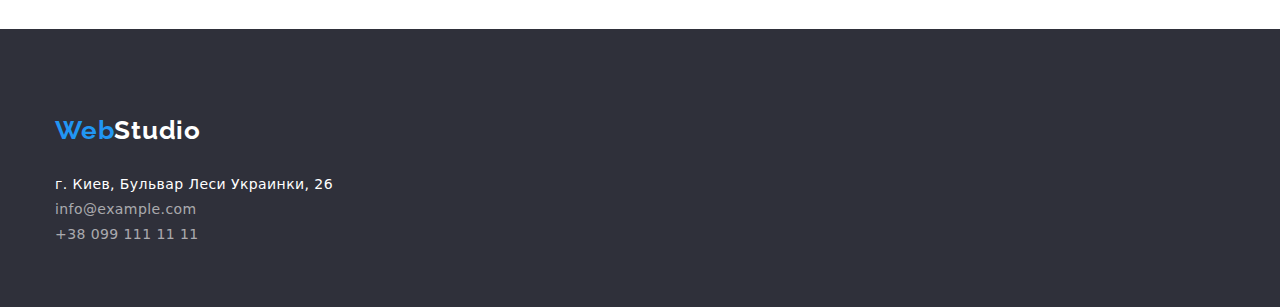
==== commit 75308924: "HW3 ver5" ====
--- a/portfolio.html
+++ b/portfolio.html
@@ -65,7 +65,9 @@
           <li><button class="filter">Дизайн</button></li>
           <li><button class="filter">Маркетинг</button></li>
         </ul>
-        <section>
+      </div>
+      <section class="portfolio-section">
+        <div class="container">
           <!--Content-projects-section-->
           <ul class="portfolio-projects">
             <li>
@@ -159,12 +161,12 @@
               </a>
             </li>
           </ul>
-        </section>
-      </div>
+        </div>
+      </section>
     </main>
     <footer>
       <!--Logo links in the header-->
-      <div class="container-head down-page">
+      <div class="container down-page">
         <a href="./">
           <p class="logodown">
             <span class="logo-blue">Web</span
@@ -175,7 +177,7 @@
           <span>г. Киев, Бульвар Леси Украинки, 26</span> <br />
           <a href="mailto:info@example.com"> info@example.com </a>
           <br />
-          <a href="tel:++++++++79212285443"> +38 099 111 11 11 </a>
+          <a href="tel:+380991111111"> +38 099 111 11 11 </a>
         </address>
       </div>
     </footer>
--- a/css/styles.css
+++ b/css/styles.css
@@ -51,16 +51,6 @@
   line-height: 42px;
   letter-spacing: 0.03em;
 }
-footer {
-  background-color: var(--footer-header-background);
-}
-address {
-  font-style: normal;
-  font-weight: normal;
-  font-size: 14px;
-  line-height: 24px;
-  letter-spacing: 0.03em;
-}
 /*Logo style*/
 nav > a {
   display: block;
@@ -114,16 +104,6 @@
   margin-left: auto;
   margin-right: auto;
 }
-.container-head {
-  display: flex;
-  box-sizing: content-box;
-  align-items: center;
-  width: 1170px;
-  padding-left: 215px;
-  padding-right: 215px;
-  margin-left: auto;
-  margin-right: auto;
-}
 header > div {
   align-items: center;
   max-height: 80px;
@@ -173,11 +153,13 @@
   flex-direction: column;
   justify-content: center;
   align-items: center;
+
+  font-family: Roboto;
+}
+.hero-section {
   padding-top: 184px;
   padding-bottom: 184px;
-  /*height: 600px;*/
   background-color: var(--footer-header-background);
-  font-family: Roboto;
 }
 .hero > h1 {
   color: var(--Logo-white-color);
@@ -218,11 +200,11 @@
 }
 /*Оформлення ПЕРЕВАГИ*/
 .advantage {
-  margin-top: 94px;
+  padding-top: 94px;
 }
 .advantage h3 {
   margin-top: 0;
-  margin-bottom: 10px;
+  padding-bottom: 10px;
   color: var(--h2-text-color);
   font-style: normal;
   font-weight: bold;
@@ -248,13 +230,16 @@
   justify-content: space-between;
 }
 /* Оформлення ЧИМ МИ ЗАЙМАЄМОСЯ */
+.section-wedo {
+  padding-top: 94px;
+  padding-bottom: 94px;
+}
 .wedo {
   flex-direction: column;
   margin-bottom: 0px;
 }
 .wedo > h2 {
   text-align: center;
-  margin-top: 94px;
   margin-bottom: 0px;
 }
 .wedo-img a {
@@ -268,15 +253,16 @@
   margin-bottom: 0px;
 }
 /* Оформлення Наша Команда*/
+.team-section {
+  padding-top: 94px;
+  padding-bottom: 94px;
+  background-color: var(--our-team-background);
+}
 .team {
   flex-direction: column;
   justify-content: center;
   align-items: center;
-  margin-top: 94px;
-  padding-top: 99px;
-  padding-bottom: 47px;
-  /*max-height: 648px;*/
-  background-color: var(--our-team-background);
+
   font-style: normal;
   font-weight: 500;
   font-size: 16px;
@@ -285,6 +271,7 @@
   letter-spacing: 0.03em;
 }
 .team > h2 {
+  margin-bottom: 50px;
   font-style: normal;
   font-weight: bold;
   font-size: 36px;
@@ -294,8 +281,6 @@
 }
 .team > ul {
   display: flex;
-  padding-top: 50px;
-  padding-bottom: 47px;
   margin-bottom: 0px;
   margin-top: 0px;
   margin-left: auto;
@@ -316,9 +301,8 @@
 }
 .team h3 {
   padding-top: 30px;
-  padding-bottom: 5px;
-  margin-top: 0px;
-  margin-bottom: 0px;
+  margin-bottom: 10px;
+  margin-top: 0px;
   color: var(--h2-text-color);
   font-style: normal;
   font-weight: 500;
@@ -329,7 +313,6 @@
 }
 .team p {
   box-sizing: border-box;
-  padding-top: 5px;
   padding-bottom: 30px;
   margin-top: 0px;
   margin-bottom: 0px;
@@ -342,6 +325,18 @@
   letter-spacing: 0.03em;
 }
 /*Елементи підвалу*/
+footer {
+  padding-top: 60px;
+  padding-bottom: 60px;
+  background-color: var(--footer-header-background);
+}
+address {
+  font-style: normal;
+  font-weight: normal;
+  font-size: 14px;
+  line-height: 24px;
+  letter-spacing: 0.03em;
+}
 .down-page {
   flex-direction: column;
   align-items: flex-start;
@@ -349,10 +344,7 @@
 footer > a > p {
   margin-top: 0;
 }
-footer > div {
-  padding-top: 60px;
-  padding-bottom: 60px;
-}
+
 .adr span {
   margin-bottom: 9px;
   color: var(--Logo-white-color);
@@ -439,6 +431,10 @@
 .search-menu > li:not(:last-child) {
   margin-right: 8px;
 }
+.portfolio-section {
+  margin-top: 0px;
+  margin-bottom: 101px;
+}
 .portfolio-content {
   flex-direction: column;
   justify-content: center;
@@ -463,15 +459,13 @@
 .portfolio-projects > li:not(:nth-last-child(-n + 3)) {
   margin-bottom: 30px;
 }
-.portfolio-projects > li:nth-last-child(-n + 3) {
-  margin-bottom: 101px;
-}
 .portfolio-projects > li:not(:nth-child(3n + 0)) {
   margin-right: 30px;
 }
 .portfolio-projects > li > a > h2 {
   box-sizing: border-box;
   margin-left: 24px;
+  margin-bottom: 4px;
   padding-top: 20px;
 }
 .portfolio-projects > li > a > p {
@@ -479,6 +473,5 @@
   margin-left: 24px;
   margin-top: 0px;
   margin-bottom: 0px;
-  padding-top: 4px;
   padding-bottom: 20px;
 }
